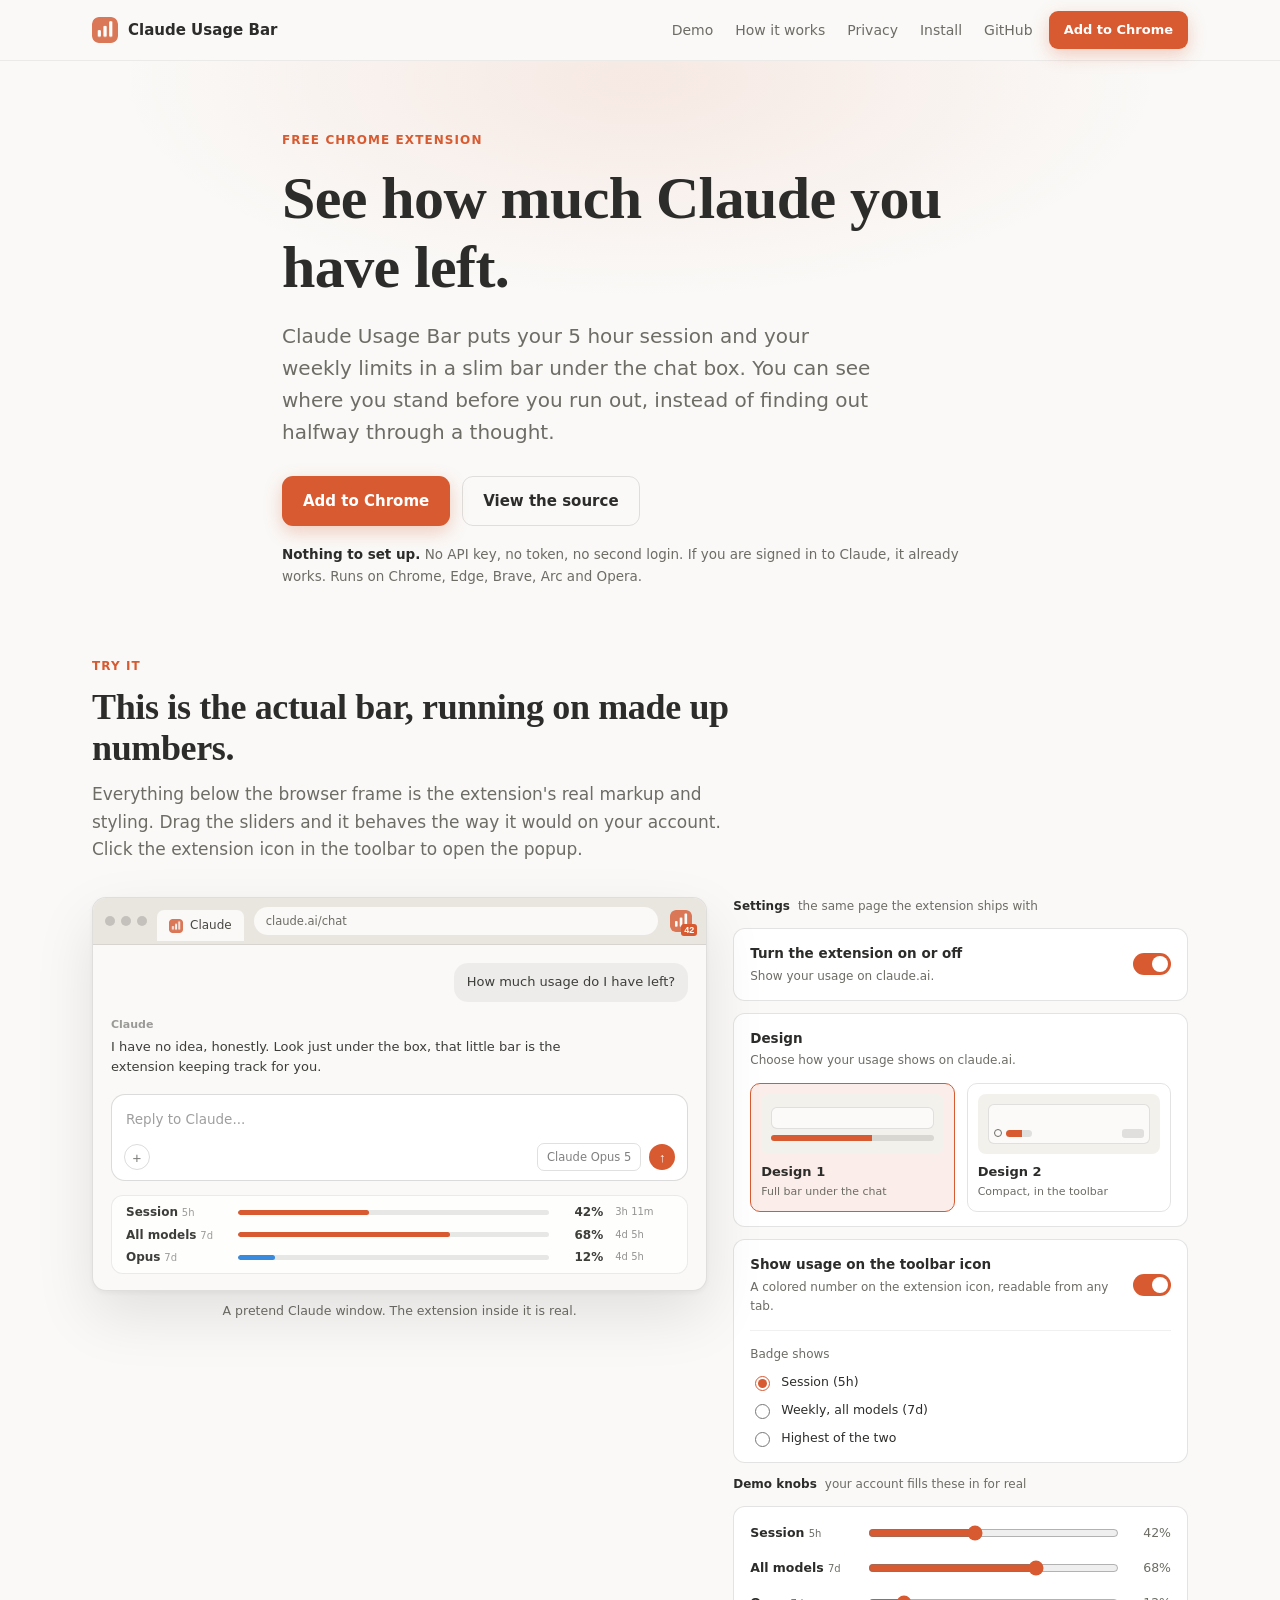
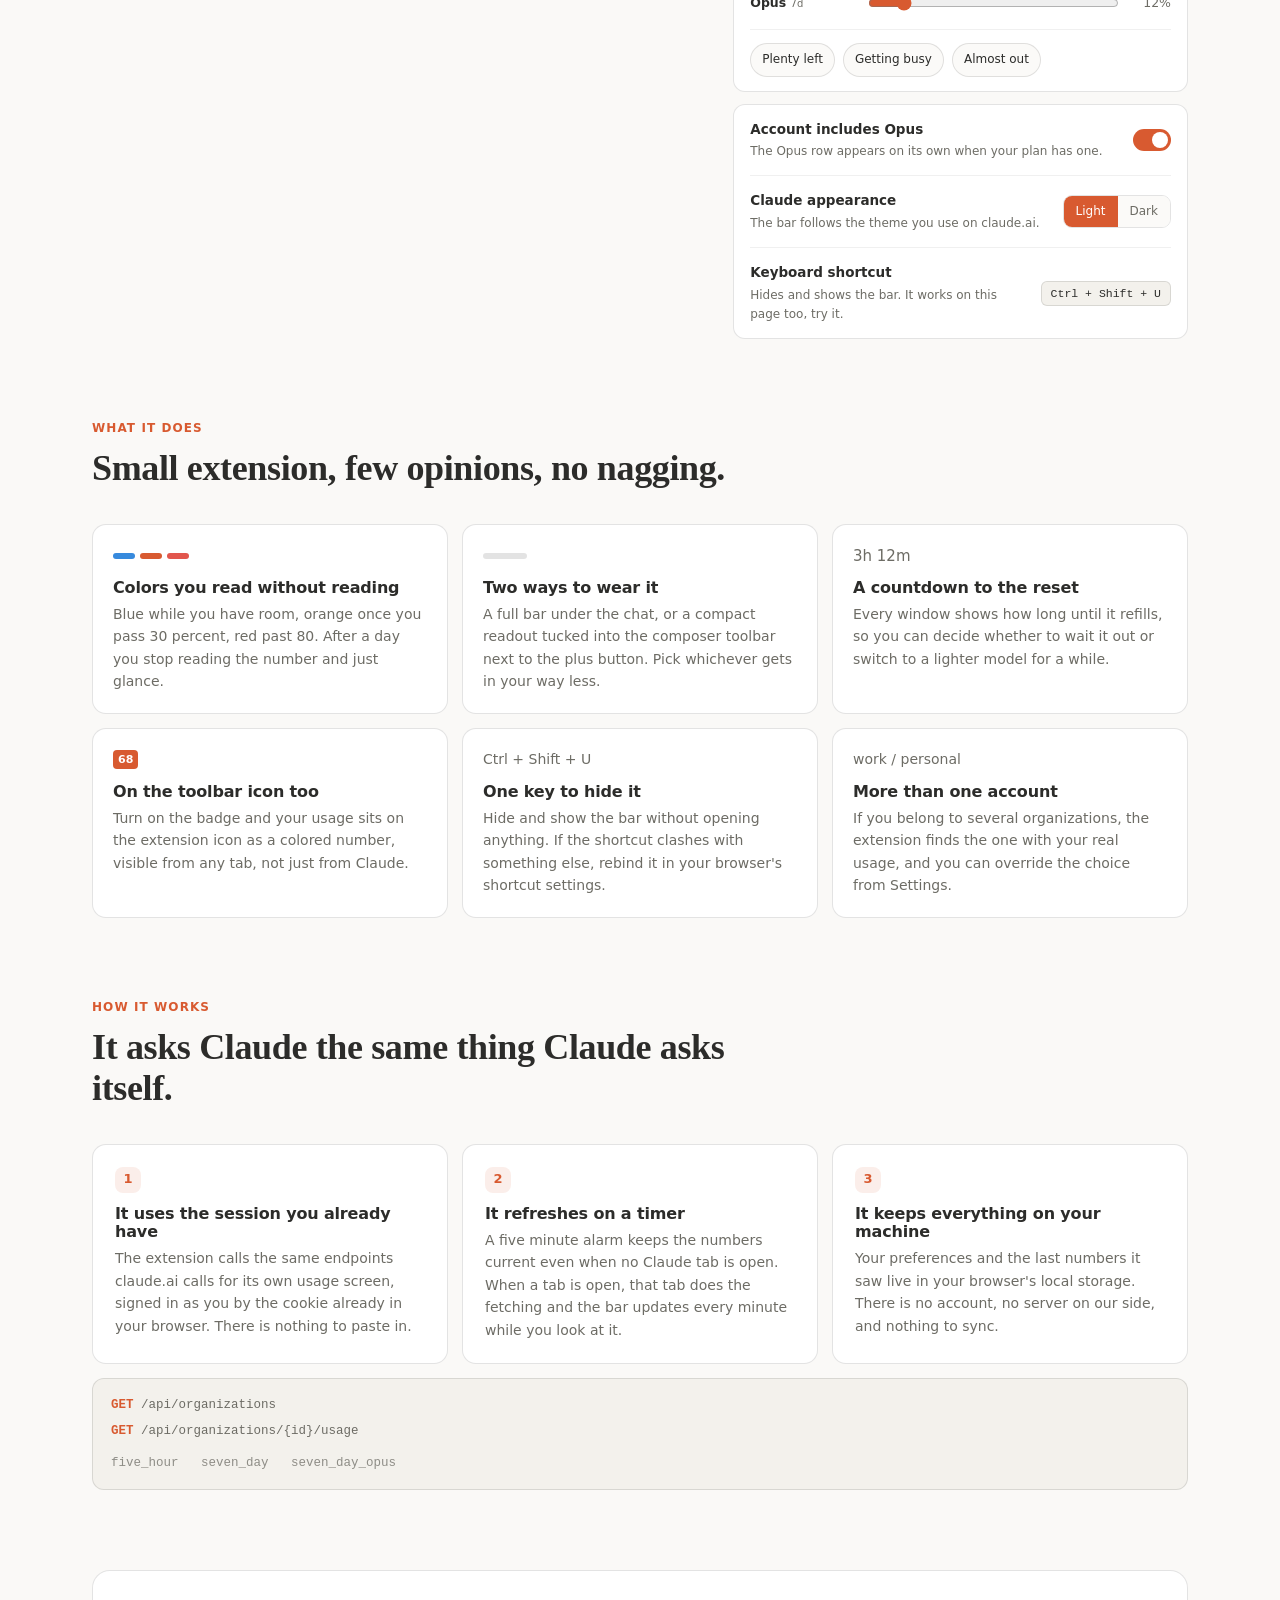
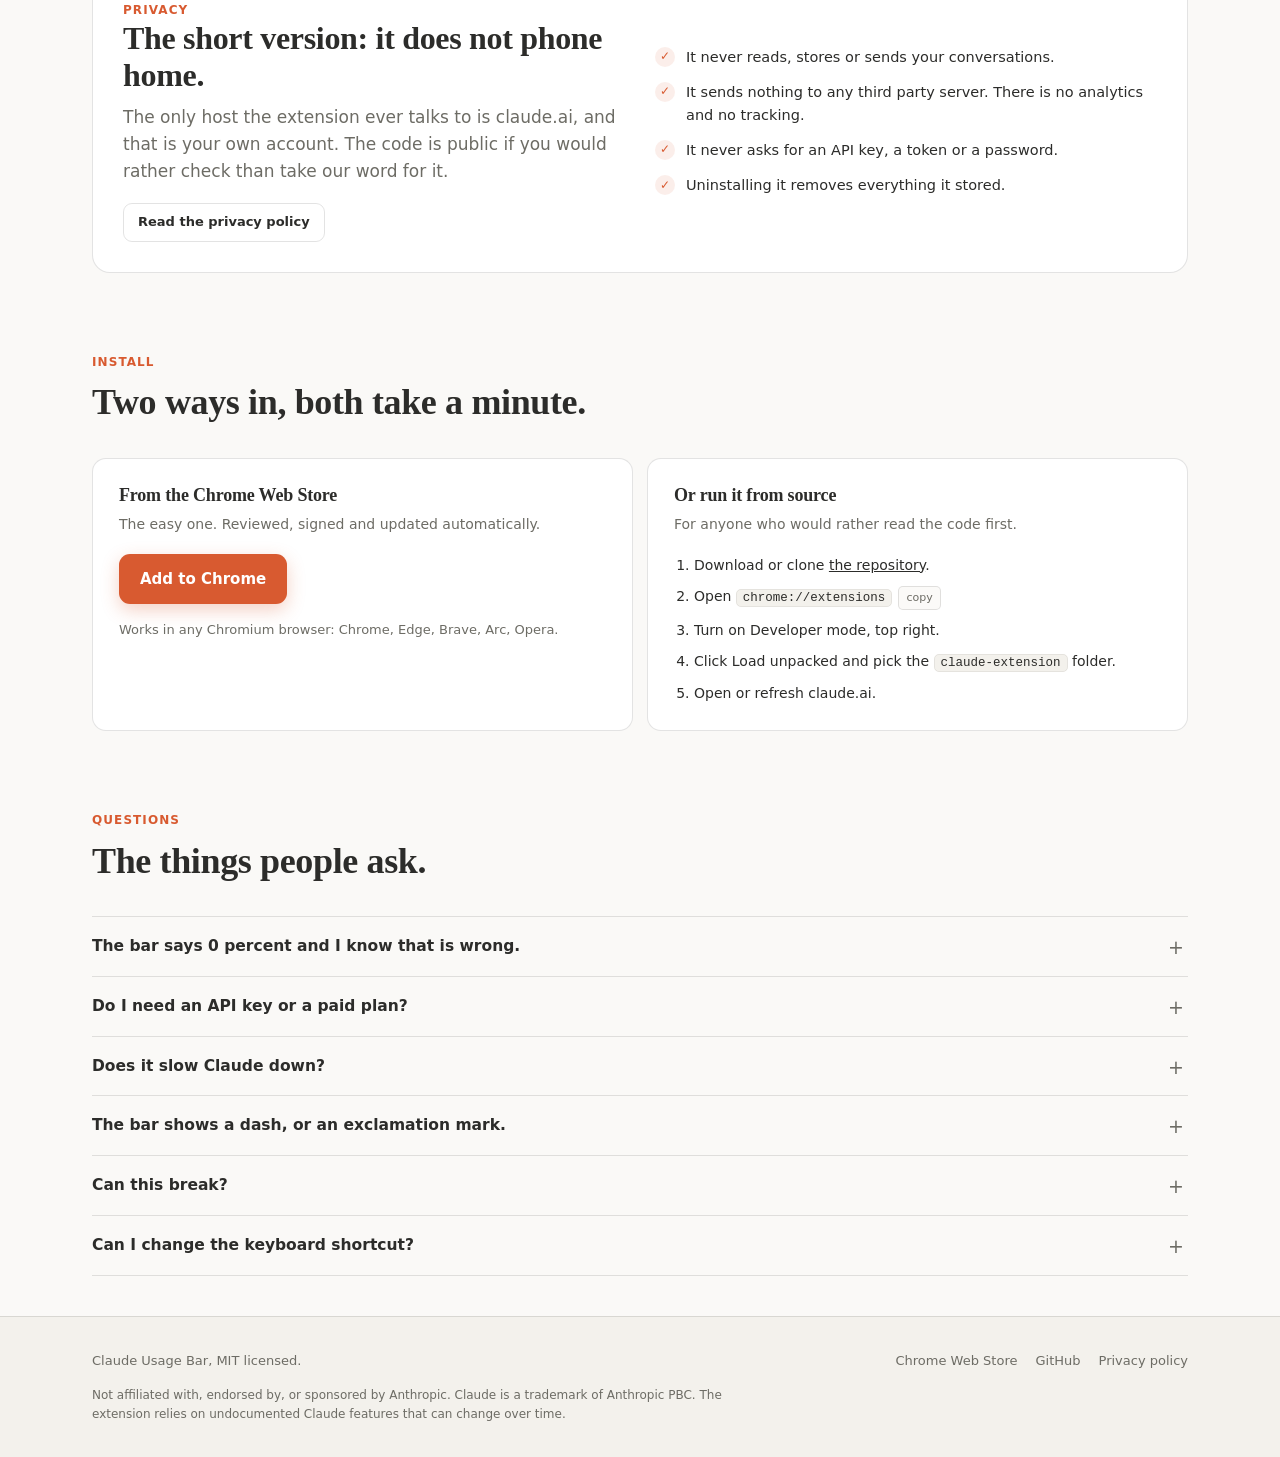
==== index.html @ 1bb9e7a0 "Move the extension into claude-extension/ and add a landing page The extension source sat loose at t" ====
<!doctype html>
<html lang="en">
<head>
<meta charset="utf-8" />
<meta name="viewport" content="width=device-width, initial-scale=1" />
<title>Claude Usage Bar</title>
<meta name="description" content="A small Chrome extension that shows your Claude.ai usage, your 5 hour session and your weekly limits, in a slim bar under the chat box. No sign-in, no tokens, nothing leaves your browser." />
<meta property="og:title" content="Claude Usage Bar" />
<meta property="og:description" content="See how much Claude you have left, right under the chat box." />
<meta property="og:type" content="website" />
<meta property="og:image" content="/claude-extension/icons/icon128.png" />
<meta name="theme-color" content="#d85a30" />
<link rel="icon" href="[data-uri]" />
<style>
/* ==========================================================================
   Page shell
   ========================================================================== */
:root{
  --bg:#faf9f7; --bg-2:#f3f1ec; --card:#ffffff; --card-2:#fbfaf8;
  --text:#2c2c2a; --muted:#6d6c65;
  --line:rgba(0,0,0,0.11); --line-soft:rgba(0,0,0,0.06);
  --accent:#d85a30; --accent-ink:#b8451f; --accent-soft:rgba(216,90,48,0.10);
  --blue:#378add; --red:#e2564d;
  --shadow:0 1px 2px rgba(0,0,0,.04), 0 10px 30px rgba(0,0,0,.06);
  --shadow-lg:0 2px 6px rgba(0,0,0,.05), 0 24px 60px rgba(0,0,0,.10);
  --radius:14px;
}
@media (prefers-color-scheme: dark){
  :root:not([data-theme="light"]){
    --bg:#1c1b1a; --bg-2:#232220; --card:#2a2926; --card-2:#302f2b;
    --text:#ecebe5; --muted:#a5a29a;
    --line:rgba(255,255,255,0.13); --line-soft:rgba(255,255,255,0.07);
    --accent:#e4744d; --accent-ink:#f0906c; --accent-soft:rgba(226,112,74,0.15);
    --shadow:0 1px 2px rgba(0,0,0,.35), 0 10px 30px rgba(0,0,0,.35);
    --shadow-lg:0 2px 8px rgba(0,0,0,.4), 0 30px 70px rgba(0,0,0,.5);
  }
}
:root[data-theme="dark"]{
  --bg:#1c1b1a; --bg-2:#232220; --card:#2a2926; --card-2:#302f2b;
  --text:#ecebe5; --muted:#a5a29a;
  --line:rgba(255,255,255,0.13); --line-soft:rgba(255,255,255,0.07);
  --accent:#e4744d; --accent-ink:#f0906c; --accent-soft:rgba(226,112,74,0.15);
  --shadow:0 1px 2px rgba(0,0,0,.35), 0 10px 30px rgba(0,0,0,.35);
  --shadow-lg:0 2px 8px rgba(0,0,0,.4), 0 30px 70px rgba(0,0,0,.5);
}

*{ box-sizing:border-box; }
html{ scroll-behavior:smooth; }
body{
  margin:0; background:var(--bg); color:var(--text); overflow-x:clip;
  font-family:ui-sans-serif,-apple-system,"Segoe UI",system-ui,sans-serif;
  font-size:16px; line-height:1.6; -webkit-font-smoothing:antialiased;
}
h1,h2,h3{ font-family:ui-serif,Georgia,"Times New Roman",serif; font-weight:600; letter-spacing:-0.01em; line-height:1.15; margin:0; }
p{ margin:0; }
a{ color:inherit; }
img{ max-width:100%; }
.wrap{ width:100%; max-width:1140px; margin:0 auto; padding:0 22px; }
section{ scroll-margin-top:76px; }
.eyebrow{ font-size:12px; font-weight:600; letter-spacing:.09em; text-transform:uppercase; color:var(--accent); }
.lede{ color:var(--muted); font-size:17px; }
.sec-head{ max-width:640px; margin-bottom:34px; }
.sec-head h2{ font-size:clamp(26px,3.4vw,36px); margin:10px 0 12px; }

/* Buttons */
.btn{
  display:inline-flex; align-items:center; gap:9px; border-radius:11px; cursor:pointer;
  font:inherit; font-size:15px; font-weight:600; padding:12px 20px; text-decoration:none;
  white-space:nowrap;
  border:1px solid transparent; transition:transform .12s ease, background .18s ease, border-color .18s ease;
}
.btn:active{ transform:translateY(1px); }
.btn-primary{ background:var(--accent); color:#fff; box-shadow:0 6px 18px rgba(216,90,48,.28); }
.btn-primary:hover{ background:var(--accent-ink); }
.btn-ghost{ background:transparent; color:var(--text); border-color:var(--line); }
.btn-ghost:hover{ background:var(--card); }
.btn-sm{ font-size:13px; padding:8px 14px; border-radius:9px; }

/* Nav */
.nav{
  position:sticky; top:0; z-index:40; background:color-mix(in srgb, var(--bg) 88%, transparent);
  -webkit-backdrop-filter:blur(10px); backdrop-filter:blur(10px); border-bottom:1px solid var(--line-soft);
}
.nav-in{ display:flex; align-items:center; gap:16px; height:60px; }
.brand{ display:flex; align-items:center; gap:10px; font-weight:700; text-decoration:none; font-size:15px; white-space:nowrap; }
.brand img{ width:26px; height:26px; border-radius:7px; }
.nav-links{ display:flex; gap:22px; margin-left:auto; font-size:14px; color:var(--muted); }
.nav-links a{ text-decoration:none; }
.nav-links a:hover{ color:var(--text); }
.nav .btn{ margin-left:auto; }
.nav-links + .btn{ margin-left:0; }
@media (max-width:820px){ .nav-links{ display:none; } }
@media (max-width:520px){
  .wrap{ padding:0 16px; }
  .brand{ font-size:14px; gap:8px; }
  .brand img{ width:24px; height:24px; }
  .nav .btn{ font-size:13px; padding:9px 13px; }
}

/* Hero */
.hero{ position:relative; padding:70px 0 40px; overflow:hidden; }
.hero::before{
  content:""; position:absolute; inset:-200px 0 auto 0; height:520px; pointer-events:none;
  background:radial-gradient(58% 60% at 50% 42%, var(--accent-soft), transparent 70%);
}
.hero-in{ position:relative; max-width:760px; }
.hero h1{ font-size:clamp(36px,6vw,60px); margin:14px 0 18px; }
.hero .lede{ font-size:clamp(17px,2.1vw,20px); max-width:600px; }
.hero-cta{ display:flex; flex-wrap:wrap; gap:12px; margin-top:28px; }
.hero-note{ margin-top:18px; font-size:13.5px; color:var(--muted); }
.hero-note b{ color:var(--text); font-weight:600; }

/* Generic card */
.card{ background:var(--card); border:1px solid var(--line); border-radius:var(--radius); box-shadow:var(--shadow); }

/* ==========================================================================
   Demo
   ========================================================================== */
.demo{ padding:30px 0 20px; }
.demo-grid{ display:grid; grid-template-columns:minmax(0,1.15fr) minmax(0,.85fr); gap:26px; align-items:start; }
/* minmax(0,1fr), not 1fr: the bar's own min-content would otherwise push the
   column wider than the screen on a narrow phone. */
@media (max-width:960px){ .demo-grid{ grid-template-columns:minmax(0,1fr); } }

.demo-stage{ position:sticky; top:76px; }
@media (max-width:960px){ .demo-stage{ position:static; } }
.demo-cap{ margin-top:10px; font-size:12.5px; color:var(--muted); text-align:center; }

/* Mock browser window */
/* The mock carries claude.ai's own colors, not the page tokens, so a light
   Claude window stays readable while this page is in dark mode. */
.mock{
  position:relative; border:1px solid var(--line); border-radius:14px; overflow:hidden;
  box-shadow:var(--shadow-lg); background:#faf9f7; color:#3d3d3a;
}
.mock-chrome{
  display:flex; align-items:center; gap:10px; padding:9px 12px;
  background:#e9e6e0; border-bottom:1px solid rgba(0,0,0,.08);
}
.dots{ display:flex; gap:6px; flex:none; }
.dots i{ width:10px; height:10px; border-radius:50%; background:rgba(0,0,0,.16); }
.mock-tab{
  display:flex; align-items:center; gap:7px; font-size:12px; color:#4a4843;
  background:#faf9f7; border-radius:7px 7px 0 0; padding:6px 12px; margin-bottom:-9px; flex:none;
}
.mock-tab img{ width:14px; height:14px; border-radius:3px; }
.mock-url{
  flex:1; min-width:0; font-size:11.5px; color:#6d6b64; background:#faf9f7;
  border-radius:999px; padding:5px 12px; overflow:hidden; text-overflow:ellipsis; white-space:nowrap;
}
.mock-ext{ display:flex; align-items:center; gap:6px; flex:none; }
.ext-icon{
  position:relative; display:block; width:26px; height:26px; padding:0; cursor:pointer;
  background:none; border:none; border-radius:7px; line-height:0;
}
.ext-icon:hover{ background:rgba(0,0,0,.07); }
.ext-icon img{ width:22px; height:22px; border-radius:6px; }
.ext-badge{
  position:absolute; right:-3px; bottom:-2px; min-width:16px; height:12px; padding:0 2px;
  border-radius:3px; background:#378add; color:#fff; font-size:9px; font-weight:700;
  line-height:12px; text-align:center; font-variant-numeric:tabular-nums;
}
.ext-badge[hidden]{ display:none; }

.mock-body{ padding:18px 18px 16px; min-height:330px; display:flex; flex-direction:column; }
.chat{ flex:1; display:flex; flex-direction:column; gap:14px; margin-bottom:16px; font-size:13px; }
.msg{ max-width:82%; }
.msg-user{ align-self:flex-end; background:rgba(0,0,0,.05); border-radius:14px; padding:9px 13px; }
.msg-ai{ align-self:flex-start; color:inherit; }
.msg-ai .who{ display:block; font-size:11px; font-weight:600; opacity:.5; margin-bottom:3px; }

/* Mock composer */
.cmp{ border:1px solid rgba(0,0,0,.14); background:#fff; border-radius:14px; padding:11px 12px 9px; }
.cmp-input{ font-size:13.5px; color:rgba(0,0,0,.38); padding:3px 2px 12px; }
.cmp-tools{ display:flex; align-items:center; gap:8px; }
.cmp-plus{
  flex:none; width:26px; height:26px; border-radius:50%; border:1px solid rgba(0,0,0,.22);
  background:none; color:inherit; font-size:15px; line-height:1; cursor:default; opacity:.65;
}
.cmp-spacer{ flex:1; min-width:6px; }
.cmp-model{ flex:none; font-size:11.5px; color:rgba(0,0,0,.5); border:1px solid rgba(0,0,0,.12); border-radius:7px; padding:4px 9px; white-space:nowrap; }
.cmp-send{ flex:none; width:26px; height:26px; border-radius:50%; border:none; background:#d85a30; color:#fff; font-size:13px; line-height:1; cursor:default; }

/* Mock in dark, matching claude.ai's dark surfaces */
.mock[data-claude-theme="dark"]{ background:#262624; }
.mock[data-claude-theme="dark"] .mock-chrome{ background:#1a1a18; border-bottom-color:rgba(255,255,255,.09); }
.mock[data-claude-theme="dark"] .dots i{ background:rgba(255,255,255,.2); }
.mock[data-claude-theme="dark"] .mock-tab{ background:#262624; color:#cfcdc6; }
.mock[data-claude-theme="dark"] .mock-url{ background:#262624; color:#9d9b94; }
.mock[data-claude-theme="dark"] .ext-icon:hover{ background:rgba(255,255,255,.1); }
.mock[data-claude-theme="dark"]{ color:#e7e7e3; }
.mock[data-claude-theme="dark"] .msg-user{ background:rgba(255,255,255,.08); }
.mock[data-claude-theme="dark"] .cmp{ background:#302f2c; border-color:rgba(255,255,255,.13); }
.mock[data-claude-theme="dark"] .cmp-input{ color:rgba(255,255,255,.42); }
.mock[data-claude-theme="dark"] .cmp-plus{ border-color:rgba(255,255,255,.3); }
.mock[data-claude-theme="dark"] .cmp-model{ color:rgba(255,255,255,.55); border-color:rgba(255,255,255,.15); }

/* --------------------------------------------------------------------------
   The extension itself. These rules are lifted from the extension's
   content.css and popup.css. The only change: the extension switches to dark
   with @media (prefers-color-scheme: dark), and here the same rules hang off
   the mock's data-claude-theme so the appearance switch works on its own.
   -------------------------------------------------------------------------- */
#cub-bar.cub-bar{
  box-sizing:border-box; width:100%; margin:14px auto 0; padding:9px 14px;
  display:flex; flex-direction:column; gap:8px;
  font-family:ui-sans-serif,-apple-system,"Segoe UI",system-ui,sans-serif;
  font-size:12px; line-height:1.2; color:#3d3d3a;
  background:rgba(255,255,255,.72); border:1px solid rgba(0,0,0,.08);
  border-radius:12px; -webkit-backdrop-filter:blur(6px); backdrop-filter:blur(6px);
  position:relative; z-index:5;
}
#cub-bar .cub-seg{ display:grid; grid-template-columns:100px minmax(30px,1fr) 42px 58px; column-gap:12px; align-items:center; }
#cub-bar .cub-seg[hidden]{ display:none; }
#cub-bar .cub-label{ min-width:0; white-space:nowrap; overflow:hidden; text-overflow:ellipsis; }
#cub-bar .cub-name{ font-weight:600; }
#cub-bar .cub-sub{ font-size:10px; opacity:.5; }
#cub-bar .cub-track{ display:block; height:5px; border-radius:999px; background:rgba(0,0,0,.09); overflow:hidden; }
#cub-bar .cub-fill{ display:block; height:100%; width:0; border-radius:999px; background:#b9b8b1; transition:width .4s ease, background .3s ease; }
#cub-bar .cub-fill.cub-low{ background:#378add; }
#cub-bar .cub-fill.cub-mid{ background:#d85a30; }
#cub-bar .cub-fill.cub-high{ background:#e2564d; }
#cub-bar .cub-val{ text-align:right; font-weight:600; font-variant-numeric:tabular-nums; }
#cub-bar .cub-reset{ text-align:left; font-size:10px; opacity:.55; white-space:nowrap; overflow:hidden; }

.mock[data-claude-theme="dark"] #cub-bar.cub-bar{ color:#e7e7e3; background:rgba(45,45,43,.7); border-color:rgba(255,255,255,.12); }
.mock[data-claude-theme="dark"] #cub-bar .cub-track{ background:rgba(255,255,255,.13); }

#cub-inline.cub-inline{
  display:inline-flex; align-items:center; gap:14px; flex:0 0 auto;
  align-self:center; margin:0 10px; vertical-align:middle;
  font-family:ui-sans-serif,-apple-system,"Segoe UI",system-ui,sans-serif;
  font-size:12px; line-height:1; color:#3d3d3a;
}
#cub-inline .cub-i-seg{ display:inline-flex; align-items:center; gap:7px; white-space:nowrap; }
#cub-inline .cub-i-seg[hidden]{ display:none; }
#cub-inline .cub-i-val{ font-weight:600; font-variant-numeric:tabular-nums; }
#cub-inline .cub-i-bar{ display:inline-block; width:80px; height:5px; border-radius:999px; background:rgba(0,0,0,.12); overflow:hidden; }
#cub-inline .cub-i-fill{ display:block; height:100%; width:0; border-radius:999px; background:#b9b8b1; transition:width .4s ease, background .3s ease; }
#cub-inline .cub-i-fill.cub-low{ background:#378add; }
#cub-inline .cub-i-fill.cub-mid{ background:#d85a30; }
#cub-inline .cub-i-fill.cub-high{ background:#e2564d; }
#cub-inline .cub-i-ring{ display:inline-flex; }
#cub-inline .cub-i-ring svg{ display:block; transform:rotate(-90deg); }
#cub-inline .cub-i-ring-bg{ fill:none; stroke:rgba(0,0,0,.12); stroke-width:2.5; }
#cub-inline .cub-i-ring-fill{
  fill:none; stroke:#b9b8b1; stroke-width:2.5; stroke-linecap:round;
  stroke-dasharray:50.265; stroke-dashoffset:50.265;
  transition:stroke-dashoffset .4s ease, stroke .3s ease;
}
#cub-inline .cub-i-ring-fill.cub-low{ stroke:#378add; }
#cub-inline .cub-i-ring-fill.cub-mid{ stroke:#d85a30; }
#cub-inline .cub-i-ring-fill.cub-high{ stroke:#e2564d; }

.mock[data-claude-theme="dark"] #cub-inline.cub-inline{ color:#e7e7e3; }
.mock[data-claude-theme="dark"] #cub-inline .cub-i-bar{ background:rgba(255,255,255,.16); }
.mock[data-claude-theme="dark"] #cub-inline .cub-i-ring-bg{ stroke:rgba(255,255,255,.16); }

/* The mock is far narrower than a real browser window, so on small screens the
   demo tightens the widget rather than letting the row overflow. The extension
   itself keeps its own measurements, it has a whole window to work with. */
@media (max-width:540px){
  #cub-inline.cub-inline{ gap:10px; margin:0 6px; }
  #cub-inline .cub-i-bar{ width:38px; }
  .cmp-model{ display:none; }
}
@media (max-width:420px){
  .mock-body{ padding:12px; }
  .cmp{ padding:9px 9px 8px; }
  #cub-bar.cub-bar{ padding:9px 10px; }
  #cub-bar .cub-seg{ grid-template-columns:74px minmax(20px,1fr) 34px 44px; column-gap:8px; }
  #cub-inline.cub-inline{ gap:8px; margin:0 4px; font-size:11px; }
  #cub-inline .cub-i-seg{ gap:5px; }
  #cub-inline .cub-i-bar{ width:20px; }
  .cmp-tools{ gap:6px; }
  .cmp-plus, .cmp-send{ width:22px; height:22px; font-size:13px; }
}

/* Popup replica, from popup.css */
.popup-wrap{ position:absolute; top:44px; right:12px; z-index:30; }
.popup-wrap[hidden]{ display:none; }
.popup{
  width:276px; border-radius:12px; border:1px solid rgba(0,0,0,.12); overflow:hidden;
  box-shadow:0 12px 40px rgba(0,0,0,.22); background:#faf9f7; color:#3d3d3a;
  font-family:ui-sans-serif,-apple-system,"Segoe UI",system-ui,sans-serif; font-size:13px;
  animation:pop .14s ease-out;
}
@keyframes pop{ from{ opacity:0; transform:translateY(-6px) scale(.98); } }
.p-wrap{ padding:12px 14px 14px; }
.p-head{ display:flex; align-items:center; justify-content:space-between; margin-bottom:12px; }
.p-title{ font-size:14px; font-weight:700; }
.p-rows{ display:flex; flex-direction:column; gap:12px; min-height:40px; }
.p-row-head{ display:flex; align-items:baseline; gap:6px; margin-bottom:5px; }
.p-label{ font-weight:600; }
.p-sub{ font-size:10px; opacity:.5; }
.p-val{ margin-left:auto; font-weight:600; font-variant-numeric:tabular-nums; }
.p-track{ height:6px; border-radius:999px; background:rgba(0,0,0,.09); overflow:hidden; }
.p-fill{ height:100%; width:0; border-radius:999px; background:#b9b8b1; transition:width .4s ease, background .3s ease; }
.p-fill.low{ background:#378add; }
.p-fill.mid{ background:#d85a30; }
.p-fill.high{ background:#e2564d; }
.p-reset{ margin-top:3px; font-size:10px; opacity:.55; }
.p-show{ margin-top:14px; }
.p-show-label{ font-size:11px; opacity:.6; }
.p-chks{ display:flex; flex-wrap:wrap; gap:10px 14px; margin-top:7px; }
.p-chk{ display:inline-flex; align-items:center; gap:6px; font-size:12px; cursor:pointer; }
.p-chk input{ accent-color:#d85a30; width:14px; height:14px; cursor:pointer; }
.p-foot{ display:flex; align-items:center; justify-content:space-between; gap:8px; margin-top:14px; padding-top:10px; border-top:1px solid rgba(0,0,0,.08); }
.p-status{ font-size:11px; opacity:.65; min-width:0; overflow:hidden; text-overflow:ellipsis; white-space:nowrap; }
.p-actions{ display:flex; gap:8px; flex:none; }
.popup .p-btn{ border:1px solid rgba(0,0,0,.12); background:#fff; color:inherit; font:inherit; font-size:12px; padding:4px 10px; border-radius:7px; cursor:pointer; }
.popup .p-btn:hover{ background:#f0efeb; }

.mock[data-claude-theme="dark"] .popup{ color:#e7e7e3; background:#262624; border-color:rgba(255,255,255,.14); }
.mock[data-claude-theme="dark"] .p-track{ background:rgba(255,255,255,.13); }
.mock[data-claude-theme="dark"] .p-foot{ border-top-color:rgba(255,255,255,.12); }
.mock[data-claude-theme="dark"] .popup .p-btn{ background:#333330; border-color:rgba(255,255,255,.14); }
.mock[data-claude-theme="dark"] .popup .p-btn:hover{ background:#3d3d3a; }

/* --------------------------------------------------------------------------
   Control panel. Same structure and class names as the extension's Settings
   page, redrawn against the page's own color tokens so it follows this site's
   theme instead of the visitor's system theme.
   -------------------------------------------------------------------------- */
.panel{ display:flex; flex-direction:column; gap:12px; }
.panel-tag{ display:flex; align-items:center; gap:8px; font-size:12px; color:var(--muted); }
.panel-tag b{ color:var(--text); font-weight:600; }
.o-card{ background:var(--card); border:1px solid var(--line); border-radius:12px; padding:14px 16px; }
.o-card + .o-card{ margin-top:0; }
.o-row{ display:flex; align-items:center; justify-content:space-between; gap:16px; }
.o-row + .o-row{ margin-top:14px; padding-top:14px; border-top:1px solid var(--line-soft); }
.o-row-text{ min-width:0; }
.o-row-label{ font-weight:600; font-size:13.5px; }
.o-row-sub{ font-size:12px; color:var(--muted); margin-top:2px; }
.o-actions{ display:flex; align-items:center; gap:10px; flex:none; }

.p-switch{ position:relative; display:inline-block; width:38px; height:22px; flex:none; }
.p-switch input{ opacity:0; width:0; height:0; position:absolute; }
.p-slider{ position:absolute; inset:0; cursor:pointer; background:#cfcdc6; border-radius:999px; transition:background .2s; }
.p-slider::before{ content:""; position:absolute; height:16px; width:16px; left:3px; top:3px; background:#fff; border-radius:50%; transition:transform .2s; }
.p-switch input:checked + .p-slider{ background:var(--accent); }
.p-switch input:checked + .p-slider::before{ transform:translateX(16px); }
.p-switch input:focus-visible + .p-slider{ outline:2px solid var(--accent); outline-offset:2px; }
@media (prefers-color-scheme: dark){ :root:not([data-theme="light"]) .p-slider{ background:#55554f; } }
:root[data-theme="dark"] .p-slider{ background:#55554f; }

.o-suboption{ margin-top:14px; padding-top:12px; border-top:1px solid var(--line-soft); transition:opacity .2s; }
.o-suboption.o-disabled{ opacity:.4; pointer-events:none; }
.o-suboption-label{ margin-bottom:8px; }
.o-radios{ display:flex; flex-direction:column; gap:8px; }
.o-radio{ display:inline-flex; align-items:center; gap:8px; font-size:12.5px; cursor:pointer; }
.o-radio input{ accent-color:var(--accent); width:15px; height:15px; cursor:pointer; }

.o-designs{ display:flex; gap:12px; margin-top:12px; }
.o-design{ flex:1; min-width:0; cursor:pointer; }
.o-design input{ position:absolute; opacity:0; width:0; height:0; }
.o-design-card{ border:1.5px solid var(--line); border-radius:10px; padding:10px; transition:border-color .15s, background .15s; }
.o-design:hover .o-design-card{ border-color:var(--accent-soft); }
.o-design input:checked + .o-design-card{ border-color:var(--accent); background:var(--accent-soft); }
.o-design input:focus-visible + .o-design-card{ outline:2px solid var(--accent); outline-offset:2px; }
.o-design-name{ font-weight:600; margin-top:8px; font-size:13px; }
.o-design-desc{ font-size:11px; color:var(--muted); margin-top:1px; }
.o-design-illus{ height:60px; border-radius:8px; background:var(--bg-2); padding:10px; display:flex; flex-direction:column; justify-content:center; gap:6px; overflow:hidden; }
.o-illus-composer{ background:var(--card-2); border:1px solid var(--line); border-radius:6px; }
.o-illus-1 .o-illus-composer{ height:22px; }
.o-illus-1 .o-illus-bar{ height:6px; border-radius:999px; background:linear-gradient(90deg, var(--accent) 62%, var(--line) 62%); }
.o-illus-2 .o-illus-composer{ height:40px; display:flex; align-items:flex-end; padding:5px; }
.o-illus-2 .o-illus-toolbar{ display:flex; align-items:center; gap:4px; width:100%; }
.o-illus-2 .o-illus-plus{ width:8px; height:8px; border-radius:50%; border:1.5px solid var(--muted); }
.o-illus-2 .o-illus-pill{ width:26px; height:7px; border-radius:999px; background:linear-gradient(90deg, var(--accent) 60%, var(--line) 60%); }
.o-illus-2 .o-illus-chip{ margin-left:auto; width:22px; height:9px; border-radius:3px; background:var(--line); }

.p-kbd{
  font-family:ui-monospace,"SF Mono",Menlo,monospace; font-size:11.5px; padding:5px 9px;
  border:1px solid var(--line); border-radius:6px; background:var(--bg-2); color:inherit;
  cursor:pointer; white-space:nowrap; flex:none;
}
.p-kbd:hover{ border-color:var(--accent); color:var(--accent); }
.p-kbd.flash{ background:var(--accent); color:#fff; border-color:var(--accent); }

/* Demo-only knobs */
.knob{ display:grid; grid-template-columns:106px 1fr 44px; align-items:center; gap:10px; }
.knob + .knob{ margin-top:11px; }
.knob-label{ font-size:12.5px; font-weight:600; }
.knob-label span{ font-weight:400; font-size:10px; color:var(--muted); }
.knob output{ text-align:right; font-size:12.5px; font-variant-numeric:tabular-nums; color:var(--muted); }
input[type="range"]{ width:100%; accent-color:var(--accent); cursor:pointer; height:20px; }
.presets{ display:flex; flex-wrap:wrap; gap:8px; margin-top:14px; padding-top:13px; border-top:1px solid var(--line-soft); }
.chip{
  font:inherit; font-size:12px; padding:6px 11px; border-radius:999px; cursor:pointer;
  border:1px solid var(--line); background:var(--card-2); color:inherit;
}
.chip:hover{ border-color:var(--accent); color:var(--accent); }
.chip[aria-pressed="true"]{ background:var(--accent); border-color:var(--accent); color:#fff; }
.seg{ display:inline-flex; border:1px solid var(--line); border-radius:9px; overflow:hidden; flex:none; }
.seg button{ font:inherit; font-size:12px; padding:6px 12px; border:none; background:var(--card-2); color:var(--muted); cursor:pointer; }
.seg button[aria-pressed="true"]{ background:var(--accent); color:#fff; }

/* ==========================================================================
   Content sections
   ========================================================================== */
.features{ padding:60px 0 10px; }
.feat-grid{ display:grid; grid-template-columns:repeat(3,minmax(0,1fr)); gap:14px; }
@media (max-width:900px){ .feat-grid{ grid-template-columns:repeat(2,minmax(0,1fr)); } }
@media (max-width:600px){ .feat-grid{ grid-template-columns:1fr; } }
.feat{ padding:20px; border-radius:var(--radius); border:1px solid var(--line); background:var(--card); }
.feat h3{ font-size:16px; margin-bottom:6px; font-family:inherit; font-weight:650; }
.feat p{ font-size:14px; color:var(--muted); }
.feat-ico{ display:flex; align-items:center; gap:5px; height:22px; margin-bottom:12px; }
.swatch{ width:22px; height:6px; border-radius:999px; }

.how{ padding:70px 0 10px; }
.how-grid{ display:grid; grid-template-columns:repeat(3,minmax(0,1fr)); gap:14px; }
@media (max-width:800px){ .how-grid{ grid-template-columns:1fr; } }
.step{ padding:22px; border-radius:var(--radius); border:1px solid var(--line); background:var(--card); }
.step-n{ width:26px; height:26px; border-radius:8px; background:var(--accent-soft); color:var(--accent); display:grid; place-items:center; font-size:13px; font-weight:700; margin-bottom:12px; }
.step h3{ font-size:16px; font-family:inherit; font-weight:650; margin-bottom:6px; }
.step p{ font-size:14px; color:var(--muted); }
.endpoints{
  margin-top:14px; padding:16px 18px; border-radius:12px; border:1px solid var(--line);
  background:var(--bg-2); font-family:ui-monospace,"SF Mono",Menlo,monospace; font-size:12.5px;
  color:var(--muted); overflow-x:auto;
}
.endpoints b{ color:var(--accent); font-weight:600; }
.endpoints div + div{ margin-top:6px; }

.privacy{ padding:70px 0 10px; }
.privacy-card{ padding:30px; border-radius:18px; border:1px solid var(--line); background:var(--card); display:grid; grid-template-columns:minmax(0,1fr) minmax(0,1fr); gap:30px; align-items:center; }
@media (max-width:800px){ .privacy-card{ grid-template-columns:1fr; padding:24px; gap:20px; } }
.privacy-card h2{ font-size:clamp(24px,3vw,32px); margin-bottom:10px; }
.no-list{ list-style:none; margin:0; padding:0; display:flex; flex-direction:column; gap:12px; }
.no-list li{ display:flex; gap:11px; font-size:14.5px; }
.tick{ flex:none; width:20px; height:20px; border-radius:50%; background:var(--accent-soft); color:var(--accent); display:grid; place-items:center; font-size:12px; font-weight:700; margin-top:1px; }

.install{ padding:70px 0 10px; }
.install-grid{ display:grid; grid-template-columns:minmax(0,1fr) minmax(0,1fr); gap:14px; }
@media (max-width:800px){ .install-grid{ grid-template-columns:1fr; } }
.install-card{ padding:26px; border-radius:var(--radius); border:1px solid var(--line); background:var(--card); }
.install-card h3{ font-size:18px; margin-bottom:8px; }
.install-card > p{ font-size:14px; color:var(--muted); margin-bottom:18px; }
ol.steps{ margin:0; padding-left:20px; display:flex; flex-direction:column; gap:9px; font-size:14px; }
ol.steps code{ font-family:ui-monospace,"SF Mono",Menlo,monospace; font-size:12.5px; background:var(--bg-2); border:1px solid var(--line-soft); padding:1px 6px; border-radius:5px; }
.copy{ font:inherit; font-size:11px; margin-left:6px; padding:2px 7px; border-radius:5px; border:1px solid var(--line); background:var(--card-2); color:var(--muted); cursor:pointer; }
.copy:hover{ color:var(--accent); border-color:var(--accent); }

.faq{ padding:70px 0 40px; }
.faq-list{ border-top:1px solid var(--line); }
details{ border-bottom:1px solid var(--line); }
summary{ cursor:pointer; padding:17px 30px 17px 0; font-weight:600; font-size:15.5px; position:relative; list-style:none; }
summary::-webkit-details-marker{ display:none; }
summary::after{ content:"+"; position:absolute; right:4px; top:15px; font-size:19px; font-weight:400; color:var(--muted); transition:transform .2s; }
details[open] summary::after{ transform:rotate(45deg); }
details p{ padding:0 30px 18px 0; color:var(--muted); font-size:14.5px; margin-top:-4px; }

footer{ border-top:1px solid var(--line); background:var(--bg-2); padding:34px 0; }
.foot-in{ display:flex; flex-wrap:wrap; gap:16px; align-items:center; justify-content:space-between; font-size:13px; color:var(--muted); }
.foot-links{ display:flex; flex-wrap:wrap; gap:18px; }
.foot-links a{ text-decoration:none; }
.foot-links a:hover{ color:var(--text); }
.foot-note{ margin-top:14px; font-size:12px; color:var(--muted); max-width:640px; }

@media (prefers-reduced-motion: reduce){
  html{ scroll-behavior:auto; }
  *,*::before,*::after{ animation-duration:.001ms !important; transition-duration:.001ms !important; }
}
</style>
</head>
<body>

<header class="nav">
  <div class="wrap nav-in">
    <a class="brand" href="#top">
      <img src="[data-uri]" alt="" />
      Claude Usage Bar
    </a>
    <nav class="nav-links">
      <a href="#demo">Demo</a>
      <a href="#how">How it works</a>
      <a href="#privacy">Privacy</a>
      <a href="#install">Install</a>
      <a href="https://github.com/Coldcomplex1/Claude-Usage-Bar">GitHub</a>
    </nav>
    <a class="btn btn-primary btn-sm" href="https://chromewebstore.google.com/detail/claude-usage-bar-track-yo/jlomdmgiaoldnhjfhehgjjkgnlighmeo">Add to Chrome</a>
  </div>
</header>

<main id="top">

  <section class="hero">
    <div class="wrap hero-in">
      <p class="eyebrow">Free Chrome extension</p>
      <h1>See how much Claude you have left.</h1>
      <p class="lede">
        Claude Usage Bar puts your 5 hour session and your weekly limits in a slim bar
        under the chat box. You can see where you stand before you run out, instead of
        finding out halfway through a thought.
      </p>
      <div class="hero-cta">
        <a class="btn btn-primary" href="https://chromewebstore.google.com/detail/claude-usage-bar-track-yo/jlomdmgiaoldnhjfhehgjjkgnlighmeo">Add to Chrome</a>
        <a class="btn btn-ghost" href="https://github.com/Coldcomplex1/Claude-Usage-Bar">View the source</a>
      </div>
      <p class="hero-note">
        <b>Nothing to set up.</b> No API key, no token, no second login. If you are signed in
        to Claude, it already works. Runs on Chrome, Edge, Brave, Arc and Opera.
      </p>
    </div>
  </section>

  <section class="demo" id="demo">
    <div class="wrap">
      <div class="sec-head">
        <p class="eyebrow">Try it</p>
        <h2>This is the actual bar, running on made up numbers.</h2>
        <p class="lede">
          Everything below the browser frame is the extension's real markup and styling.
          Drag the sliders and it behaves the way it would on your account. Click the
          extension icon in the toolbar to open the popup.
        </p>
      </div>

      <div class="demo-grid">
        <div class="demo-stage">
          <div class="mock" id="mock" data-claude-theme="light">
            <div class="mock-chrome">
              <span class="dots"><i></i><i></i><i></i></span>
              <span class="mock-tab"><img src="[data-uri]" alt="" />Claude</span>
              <span class="mock-url">claude.ai/chat</span>
              <span class="mock-ext">
                <button class="ext-icon" id="ext-icon" aria-expanded="false" aria-label="Open the extension popup">
                  <img src="[data-uri]" alt="" />
                  <span class="ext-badge" id="ext-badge">42</span>
                </button>
              </span>
            </div>

            <div class="mock-body">
              <div class="chat">
                <div class="msg msg-user">How much usage do I have left?</div>
                <div class="msg msg-ai">
                  <span class="who">Claude</span>
                  I have no idea, honestly. Look just under the box, that little bar is
                  the extension keeping track for you.
                </div>
              </div>

              <div class="cmp">
                <div class="cmp-input">Reply to Claude...</div>
                <div class="cmp-tools">
                  <button class="cmp-plus" tabindex="-1" aria-hidden="true">+</button>
                  <!-- Design 2 widget is inserted right here, after the plus button -->
                  <span class="cmp-spacer"></span>
                  <span class="cmp-model">Claude Opus 5</span>
                  <button class="cmp-send" tabindex="-1" aria-hidden="true">&#8593;</button>
                </div>
              </div>
              <!-- Design 1 bar is inserted right here, under the composer -->
            </div>

            <div class="popup-wrap" id="popup-wrap" hidden>
              <div class="popup">
                <div class="p-wrap">
                  <div class="p-head"><span class="p-title">Claude Usage</span></div>
                  <div class="p-rows" id="p-rows"></div>
                  <div class="p-show">
                    <span class="p-show-label">Show in bar</span>
                    <div class="p-chks">
                      <label class="p-chk"><input type="checkbox" data-show="session" checked /><span>Session</span></label>
                      <label class="p-chk"><input type="checkbox" data-show="allModels" checked /><span>All models</span></label>
                    </div>
                  </div>
                  <div class="p-foot">
                    <span class="p-status" id="p-status">Updated just now</span>
                    <div class="p-actions">
                      <button class="p-btn" id="p-settings">Settings</button>
                      <button class="p-btn" id="p-refresh">Refresh</button>
                    </div>
                  </div>
                </div>
              </div>
            </div>
          </div>
          <p class="demo-cap">A pretend Claude window. The extension inside it is real.</p>
        </div>

        <div class="panel">
          <p class="panel-tag"><b>Settings</b> the same page the extension ships with</p>

          <div class="o-card">
            <div class="o-row">
              <div class="o-row-text">
                <div class="o-row-label">Turn the extension on or off</div>
                <div class="o-row-sub">Show your usage on claude.ai.</div>
              </div>
              <label class="p-switch" title="Turn the extension on or off">
                <input type="checkbox" id="c-enabled" checked />
                <span class="p-slider"></span>
              </label>
            </div>
          </div>

          <div class="o-card">
            <div class="o-row-label">Design</div>
            <div class="o-row-sub">Choose how your usage shows on claude.ai.</div>
            <div class="o-designs">
              <label class="o-design">
                <input type="radio" name="design" value="1" checked />
                <div class="o-design-card">
                  <div class="o-design-illus o-illus-1">
                    <div class="o-illus-composer"></div>
                    <div class="o-illus-bar"></div>
                  </div>
                  <div class="o-design-name">Design 1</div>
                  <div class="o-design-desc">Full bar under the chat</div>
                </div>
              </label>
              <label class="o-design">
                <input type="radio" name="design" value="2" />
                <div class="o-design-card">
                  <div class="o-design-illus o-illus-2">
                    <div class="o-illus-composer">
                      <div class="o-illus-toolbar">
                        <span class="o-illus-plus"></span>
                        <span class="o-illus-pill"></span>
                        <span class="o-illus-chip"></span>
                      </div>
                    </div>
                  </div>
                  <div class="o-design-name">Design 2</div>
                  <div class="o-design-desc">Compact, in the toolbar</div>
                </div>
              </label>
            </div>
          </div>

          <div class="o-card">
            <div class="o-row">
              <div class="o-row-text">
                <div class="o-row-label">Show usage on the toolbar icon</div>
                <div class="o-row-sub">A colored number on the extension icon, readable from any tab.</div>
              </div>
              <label class="p-switch" title="Show usage on the toolbar icon">
                <input type="checkbox" id="c-badge" checked />
                <span class="p-slider"></span>
              </label>
            </div>
            <div class="o-suboption" id="badge-opts">
              <div class="o-row-sub o-suboption-label">Badge shows</div>
              <div class="o-radios">
                <label class="o-radio"><input type="radio" name="badge-source" value="session" checked /><span>Session (5h)</span></label>
                <label class="o-radio"><input type="radio" name="badge-source" value="allModels" /><span>Weekly, all models (7d)</span></label>
                <label class="o-radio"><input type="radio" name="badge-source" value="highest" /><span>Highest of the two</span></label>
              </div>
            </div>
          </div>

          <p class="panel-tag"><b>Demo knobs</b> your account fills these in for real</p>

          <div class="o-card">
            <div class="knob">
              <label class="knob-label" for="c-session">Session <span>5h</span></label>
              <input type="range" id="c-session" min="0" max="100" value="42" />
              <output id="o-session">42%</output>
            </div>
            <div class="knob">
              <label class="knob-label" for="c-all">All models <span>7d</span></label>
              <input type="range" id="c-all" min="0" max="100" value="68" />
              <output id="o-all">68%</output>
            </div>
            <div class="knob">
              <label class="knob-label" for="c-opus">Opus <span>7d</span></label>
              <input type="range" id="c-opus" min="0" max="100" value="12" />
              <output id="o-opus">12%</output>
            </div>
            <div class="presets">
              <button class="chip" data-preset="low">Plenty left</button>
              <button class="chip" data-preset="mid">Getting busy</button>
              <button class="chip" data-preset="high">Almost out</button>
            </div>
          </div>

          <div class="o-card">
            <div class="o-row">
              <div class="o-row-text">
                <div class="o-row-label">Account includes Opus</div>
                <div class="o-row-sub">The Opus row appears on its own when your plan has one.</div>
              </div>
              <label class="p-switch" title="Account includes Opus">
                <input type="checkbox" id="c-opus-on" checked />
                <span class="p-slider"></span>
              </label>
            </div>
            <div class="o-row">
              <div class="o-row-text">
                <div class="o-row-label">Claude appearance</div>
                <div class="o-row-sub">The bar follows the theme you use on claude.ai.</div>
              </div>
              <div class="seg" id="theme-seg">
                <button type="button" data-theme="light" aria-pressed="true">Light</button>
                <button type="button" data-theme="dark" aria-pressed="false">Dark</button>
              </div>
            </div>
            <div class="o-row">
              <div class="o-row-text">
                <div class="o-row-label">Keyboard shortcut</div>
                <div class="o-row-sub">Hides and shows the bar. It works on this page too, try it.</div>
              </div>
              <button class="p-kbd" id="c-hotkey">Ctrl + Shift + U</button>
            </div>
          </div>
        </div>
      </div>
    </div>
  </section>

  <section class="features">
    <div class="wrap">
      <div class="sec-head">
        <p class="eyebrow">What it does</p>
        <h2>Small extension, few opinions, no nagging.</h2>
      </div>
      <div class="feat-grid">
        <div class="feat">
          <div class="feat-ico">
            <span class="swatch" style="background:#378add"></span>
            <span class="swatch" style="background:#d85a30"></span>
            <span class="swatch" style="background:#e2564d"></span>
          </div>
          <h3>Colors you read without reading</h3>
          <p>Blue while you have room, orange once you pass 30 percent, red past 80. After a day you stop reading the number and just glance.</p>
        </div>
        <div class="feat">
          <div class="feat-ico"><span class="swatch" style="width:44px;background:var(--line)"></span></div>
          <h3>Two ways to wear it</h3>
          <p>A full bar under the chat, or a compact readout tucked into the composer toolbar next to the plus button. Pick whichever gets in your way less.</p>
        </div>
        <div class="feat">
          <div class="feat-ico"><span style="font-size:15px;font-variant-numeric:tabular-nums;color:var(--muted)">3h 12m</span></div>
          <h3>A countdown to the reset</h3>
          <p>Every window shows how long until it refills, so you can decide whether to wait it out or switch to a lighter model for a while.</p>
        </div>
        <div class="feat">
          <div class="feat-ico"><span style="display:inline-block;padding:1px 5px;border-radius:4px;background:#d85a30;color:#fff;font-size:11px;font-weight:700">68</span></div>
          <h3>On the toolbar icon too</h3>
          <p>Turn on the badge and your usage sits on the extension icon as a colored number, visible from any tab, not just from Claude.</p>
        </div>
        <div class="feat">
          <div class="feat-ico"><span style="font-size:14px;color:var(--muted)">Ctrl + Shift + U</span></div>
          <h3>One key to hide it</h3>
          <p>Hide and show the bar without opening anything. If the shortcut clashes with something else, rebind it in your browser's shortcut settings.</p>
        </div>
        <div class="feat">
          <div class="feat-ico"><span style="font-size:14px;color:var(--muted)">work / personal</span></div>
          <h3>More than one account</h3>
          <p>If you belong to several organizations, the extension finds the one with your real usage, and you can override the choice from Settings.</p>
        </div>
      </div>
    </div>
  </section>

  <section class="how" id="how">
    <div class="wrap">
      <div class="sec-head">
        <p class="eyebrow">How it works</p>
        <h2>It asks Claude the same thing Claude asks itself.</h2>
      </div>
      <div class="how-grid">
        <div class="step">
          <div class="step-n">1</div>
          <h3>It uses the session you already have</h3>
          <p>The extension calls the same endpoints claude.ai calls for its own usage screen, signed in as you by the cookie already in your browser. There is nothing to paste in.</p>
        </div>
        <div class="step">
          <div class="step-n">2</div>
          <h3>It refreshes on a timer</h3>
          <p>A five minute alarm keeps the numbers current even when no Claude tab is open. When a tab is open, that tab does the fetching and the bar updates every minute while you look at it.</p>
        </div>
        <div class="step">
          <div class="step-n">3</div>
          <h3>It keeps everything on your machine</h3>
          <p>Your preferences and the last numbers it saw live in your browser's local storage. There is no account, no server on our side, and nothing to sync.</p>
        </div>
      </div>
      <div class="endpoints">
        <div><b>GET</b> /api/organizations</div>
        <div><b>GET</b> /api/organizations/{id}/usage</div>
        <div style="margin-top:12px;opacity:.75">five_hour &nbsp; seven_day &nbsp; seven_day_opus</div>
      </div>
    </div>
  </section>

  <section class="privacy" id="privacy">
    <div class="wrap">
      <div class="privacy-card">
        <div>
          <p class="eyebrow">Privacy</p>
          <h2>The short version: it does not phone home.</h2>
          <p class="lede">The only host the extension ever talks to is claude.ai, and that is your own account. The code is public if you would rather check than take our word for it.</p>
          <p style="margin-top:18px"><a class="btn btn-ghost btn-sm" href="/privacy">Read the privacy policy</a></p>
        </div>
        <ul class="no-list">
          <li><span class="tick">&#10003;</span><span>It never reads, stores or sends your conversations.</span></li>
          <li><span class="tick">&#10003;</span><span>It sends nothing to any third party server. There is no analytics and no tracking.</span></li>
          <li><span class="tick">&#10003;</span><span>It never asks for an API key, a token or a password.</span></li>
          <li><span class="tick">&#10003;</span><span>Uninstalling it removes everything it stored.</span></li>
        </ul>
      </div>
    </div>
  </section>

  <section class="install" id="install">
    <div class="wrap">
      <div class="sec-head">
        <p class="eyebrow">Install</p>
        <h2>Two ways in, both take a minute.</h2>
      </div>
      <div class="install-grid">
        <div class="install-card">
          <h3>From the Chrome Web Store</h3>
          <p>The easy one. Reviewed, signed and updated automatically.</p>
          <a class="btn btn-primary" href="https://chromewebstore.google.com/detail/claude-usage-bar-track-yo/jlomdmgiaoldnhjfhehgjjkgnlighmeo">Add to Chrome</a>
          <p style="margin-top:16px;font-size:13px;color:var(--muted)">Works in any Chromium browser: Chrome, Edge, Brave, Arc, Opera.</p>
        </div>
        <div class="install-card">
          <h3>Or run it from source</h3>
          <p>For anyone who would rather read the code first.</p>
          <ol class="steps">
            <li>Download or clone <a href="https://github.com/Coldcomplex1/Claude-Usage-Bar">the repository</a>.</li>
            <li>Open <code>chrome://extensions</code><button class="copy" id="copy-btn" type="button">copy</button></li>
            <li>Turn on Developer mode, top right.</li>
            <li>Click Load unpacked and pick the <code>claude-extension</code> folder.</li>
            <li>Open or refresh claude.ai.</li>
          </ol>
        </div>
      </div>
    </div>
  </section>

  <section class="faq">
    <div class="wrap">
      <div class="sec-head">
        <p class="eyebrow">Questions</p>
        <h2>The things people ask.</h2>
      </div>
      <div class="faq-list">
        <details>
          <summary>The bar says 0 percent and I know that is wrong.</summary>
          <p>You are probably in more than one organization, and the extension locked onto the wrong one. Open Settings, click Change next to Account, and pick the one showing your real numbers. Use automatic puts it back the way it was.</p>
        </details>
        <details>
          <summary>Do I need an API key or a paid plan?</summary>
          <p>Neither. It reads the usage of whatever Claude account you are already signed in to, free or paid. There is nothing to buy and nothing to paste in.</p>
        </details>
        <details>
          <summary>Does it slow Claude down?</summary>
          <p>No. It makes one small request every few minutes and draws a few divs. It never touches the conversation itself.</p>
        </details>
        <details>
          <summary>The bar shows a dash, or an exclamation mark.</summary>
          <p>A dash means it has no numbers yet, usually because you are signed out. An exclamation mark means the request failed. Refreshing claude.ai fixes most of it. If it sticks around, Claude may have changed something on their end.</p>
        </details>
        <details>
          <summary>Can this break?</summary>
          <p>Yes, and it is worth saying plainly. The usage endpoints are internal to Claude and undocumented, so Anthropic can change them at any time without warning. If that happens the bar goes quiet until the extension is updated.</p>
        </details>
        <details>
          <summary>Can I change the keyboard shortcut?</summary>
          <p>Open <code>chrome://extensions/shortcuts</code> and rebind it there. The default is Ctrl and Shift and U, or Command and Shift and U on a Mac.</p>
        </details>
      </div>
    </div>
  </section>
</main>

<footer>
  <div class="wrap">
    <div class="foot-in">
      <span>Claude Usage Bar, MIT licensed.</span>
      <span class="foot-links">
        <a href="https://chromewebstore.google.com/detail/claude-usage-bar-track-yo/jlomdmgiaoldnhjfhehgjjkgnlighmeo">Chrome Web Store</a>
        <a href="https://github.com/Coldcomplex1/Claude-Usage-Bar">GitHub</a>
        <a href="/privacy">Privacy policy</a>
      </span>
    </div>
    <p class="foot-note">
      Not affiliated with, endorsed by, or sponsored by Anthropic. Claude is a trademark
      of Anthropic PBC. The extension relies on undocumented Claude features that can
      change over time.
    </p>
  </div>
</footer>

<script>
(function(){
  "use strict";

  // ------------------------------------------------------------------
  // Lifted straight from the extension so the demo behaves like the real
  // thing: content.js for the thresholds and the two layouts, usage.js for
  // the reset countdown, background.js for the badge colors.
  // ------------------------------------------------------------------
  var SEGS = [
    { key:"session",   label:"Session",    sub:"5h", opus:false, ring:false, tip:"Current rolling 5-hour session" },
    { key:"allModels", label:"All models", sub:"7d", opus:false, ring:true,  tip:"Weekly usage, across all models" },
    { key:"opus",      label:"Opus",       sub:"7d", opus:true,  ring:true,  tip:"Weekly Opus allowance" }
  ];
  var RING_C = 2 * Math.PI * 8;

  function colorClass(p){ return p > 80 ? "cub-high" : p >= 30 ? "cub-mid" : "cub-low"; }
  function popClass(p){ return p == null ? "" : p > 80 ? "high" : p >= 30 ? "mid" : "low"; }
  function badgeColor(p){ return p > 80 ? "#e2564d" : p >= 30 ? "#d85a30" : "#378add"; }

  function fmtReset(iso){
    if (!iso) return "";
    var t = new Date(iso).getTime(); if (isNaN(t)) return "";
    var ms = t - Date.now(); if (ms <= 0) return "now";
    var h = Math.floor(ms/3600000), m = Math.floor((ms%3600000)/60000);
    if (h >= 24){ var d = Math.floor(h/24); return d+"d "+(h%24)+"h"; }
    if (h > 0) return h+"h "+m+"m";
    return m+"m";
  }

  // ------------------------------------------------------------------
  // Demo state. One object, one render.
  // ------------------------------------------------------------------
  var start = Date.now();
  var RESETS = {
    session:   start + (3*3600 + 12*60) * 1000,
    allModels: start + (4*24 + 6) * 3600 * 1000,
    opus:      start + (4*24 + 6) * 3600 * 1000
  };

  var S = {
    design:"1", enabled:true,
    session:42, allModels:68, opus:12, opusAvailable:true,
    showSession:true, showAllModels:true,
    badgeEnabled:true, badgeSource:"session",
    theme:"light", popupOpen:false
  };

  function iso(ms){ return new Date(ms).toISOString(); }
  function win(pct, resetAt, available){
    if (!available) return { available:false, pct:null, resetAt:null };
    return { available:true, pct:pct, resetAt:iso(resetAt) };
  }
  function data(){
    return {
      session:   win(S.session,   RESETS.session,   true),
      allModels: win(S.allModels, RESETS.allModels, true),
      opus:      win(S.opus,      RESETS.opus,      S.opusAvailable)
    };
  }
  function showMap(){ return { session:S.showSession, allModels:S.showAllModels }; }

  // ------------------------------------------------------------------
  // Design 1: the slim bar under the composer.
  // ------------------------------------------------------------------
  function segHtml(s){
    return '<div class="cub-seg" role="img" data-seg="'+s.key+'" title="'+s.tip+'">'+
      '<span class="cub-label"><span class="cub-name">'+s.label+'</span> <span class="cub-sub">'+s.sub+'</span></span>'+
      '<span class="cub-track"><span class="cub-fill"></span></span>'+
      '<span class="cub-val">&#8211;</span>'+
      '<span class="cub-reset"></span>'+
    '</div>';
  }
  var barEl = document.createElement("div");
  barEl.id = "cub-bar"; barEl.className = "cub-bar";
  barEl.innerHTML = SEGS.map(segHtml).join("");
  document.querySelector(".mock-body").appendChild(barEl);

  function fillSeg(node, d, label){
    var val = node.querySelector(".cub-val");
    var fill = node.querySelector(".cub-fill");
    var reset = node.querySelector(".cub-reset");
    if (!d || !d.available || d.pct == null){
      val.textContent = "–"; fill.style.width = "0%"; fill.className = "cub-fill"; reset.textContent = "";
      node.setAttribute("aria-label", label + ": no data");
      return;
    }
    var pct = Math.max(0, Math.min(100, Math.round(d.pct)));
    var r = pct > 0 ? fmtReset(d.resetAt) : "";
    val.textContent = pct + "%";
    fill.style.width = pct + "%";
    fill.className = "cub-fill " + colorClass(pct);
    reset.textContent = r;
    node.setAttribute("aria-label", label + ": " + pct + "% used" + (r ? ", resets in " + r : ""));
  }

  function renderBar(d, show){
    var any = false;
    SEGS.forEach(function(s){
      var node = barEl.querySelector('[data-seg="'+s.key+'"]');
      var w = d[s.key];
      var canShow = s.opus ? !!(w && w.available) : (show[s.key] !== false);
      node.hidden = !canShow;
      if (canShow){ any = true; fillSeg(node, w, s.label); }
    });
    barEl.style.display = (any && S.enabled && S.design === "1") ? "" : "none";
  }

  // ------------------------------------------------------------------
  // Design 2: the compact widget in the composer toolbar.
  // ------------------------------------------------------------------
  function inlineSegHtml(s){
    var indicator = s.ring
      ? '<span class="cub-i-ring">'+
          '<svg viewBox="0 0 20 20" width="16" height="16" aria-hidden="true">'+
            '<circle class="cub-i-ring-bg" cx="10" cy="10" r="8"></circle>'+
            '<circle class="cub-i-ring-fill" cx="10" cy="10" r="8"></circle>'+
          '</svg>'+
        '</span>'
      : '<span class="cub-i-bar"><span class="cub-i-fill"></span></span>';
    var val = '<span class="cub-i-val">&#8211;</span>';
    var inner = s.ring ? (indicator + val) : (val + indicator);
    return '<span class="cub-i-seg" role="img" data-seg="'+s.key+'" title="'+s.tip+'">'+ inner +'</span>';
  }
  var inlineEl = document.createElement("div");
  inlineEl.id = "cub-inline"; inlineEl.className = "cub-inline";
  inlineEl.innerHTML = SEGS.map(inlineSegHtml).join("");
  var plus = document.querySelector(".cmp-plus");
  plus.insertAdjacentElement("afterend", inlineEl);

  function fillInlineSeg(node, d, s){
    var val = node.querySelector(".cub-i-val");
    if (!d || !d.available || d.pct == null){
      val.textContent = "–";
      if (s.ring){
        var rf0 = node.querySelector(".cub-i-ring-fill");
        rf0.style.strokeDasharray = RING_C; rf0.style.strokeDashoffset = RING_C;
        rf0.setAttribute("class", "cub-i-ring-fill");
      } else {
        var f0 = node.querySelector(".cub-i-fill");
        f0.style.width = "0%"; f0.className = "cub-i-fill";
      }
      node.setAttribute("aria-label", s.label + ": no data");
      node.setAttribute("title", s.label + " (" + s.sub + "): no data");
      return;
    }
    var pct = Math.max(0, Math.min(100, Math.round(d.pct)));
    var r = pct > 0 ? fmtReset(d.resetAt) : "";
    var cc = colorClass(pct);
    val.textContent = pct + "%";
    if (s.ring){
      var rf = node.querySelector(".cub-i-ring-fill");
      rf.style.strokeDasharray = RING_C;
      rf.style.strokeDashoffset = RING_C * (1 - pct / 100);
      rf.setAttribute("class", "cub-i-ring-fill " + cc);
    } else {
      var f = node.querySelector(".cub-i-fill");
      f.style.width = pct + "%";
      f.className = "cub-i-fill " + cc;
    }
    node.setAttribute("aria-label", s.label + ": " + pct + "% used" + (r ? ", resets in " + r : ""));
    node.setAttribute("title", s.label + " (" + s.sub + "): " + pct + "%" + (r ? ", resets in " + r : ""));
  }

  function renderInline(d, show){
    var any = false;
    SEGS.forEach(function(s){
      var node = inlineEl.querySelector('[data-seg="'+s.key+'"]');
      var w = d[s.key];
      var canShow = s.opus ? !!(w && w.available) : (show[s.key] !== false);
      node.hidden = !canShow;
      if (canShow){ any = true; fillInlineSeg(node, w, s); }
    });
    inlineEl.style.display = (any && S.enabled && S.design === "2") ? "" : "none";
  }

  // ------------------------------------------------------------------
  // Popup replica and the toolbar badge.
  // ------------------------------------------------------------------
  var rowsEl = document.getElementById("p-rows");
  function rowHtml(label, sub, d){
    var pct = d && d.available && d.pct != null ? Math.round(d.pct) : null;
    var reset = d && d.resetAt && pct > 0 ? fmtReset(d.resetAt) : "";
    return '<div class="p-row"><div class="p-row-head">'+
      '<span class="p-label">'+label+'</span><span class="p-sub">'+sub+'</span>'+
      '<span class="p-val">'+(pct == null ? "–" : pct+"%")+'</span></div>'+
      '<div class="p-track"><div class="p-fill '+popClass(pct)+'" style="width:'+(pct == null ? 0 : pct)+'%"></div></div>'+
      (reset ? '<div class="p-reset">resets '+reset+'</div>' : '')+
    '</div>';
  }
  function renderPopup(d){
    var html = rowHtml("Session","5h",d.session) + rowHtml("All models","7d",d.allModels);
    if (d.opus && d.opus.available) html += rowHtml("Opus","7d",d.opus);
    rowsEl.innerHTML = html;
  }

  var badgeEl = document.getElementById("ext-badge");
  function winPct(m){ return (m && m.available && m.pct != null) ? Math.round(m.pct) : null; }
  function badgePct(d, source){
    if (source === "session") return winPct(d.session);
    if (source === "allModels") return winPct(d.allModels);
    var s = winPct(d.session), a = winPct(d.allModels);
    if (s == null) return a;
    if (a == null) return s;
    return Math.max(s, a);
  }
  function renderBadge(d){
    if (!S.enabled || !S.badgeEnabled){ badgeEl.hidden = true; return; }
    var pct = badgePct(d, S.badgeSource);
    if (pct == null){ badgeEl.hidden = true; return; }
    badgeEl.hidden = false;
    badgeEl.textContent = String(Math.max(0, Math.min(100, pct)));
    badgeEl.style.background = badgeColor(pct);
  }

  // ------------------------------------------------------------------
  // One render for everything.
  // ------------------------------------------------------------------
  var mock = document.getElementById("mock");
  function render(){
    var d = data(), show = showMap();
    mock.setAttribute("data-claude-theme", S.theme);
    renderBar(d, show);
    renderInline(d, show);
    renderPopup(d);
    renderBadge(d);
  }

  // ------------------------------------------------------------------
  // Controls.
  // ------------------------------------------------------------------
  function on(el, ev, fn){ if (el) el.addEventListener(ev, fn); }
  var $ = function(id){ return document.getElementById(id); };

  on($("c-enabled"), "change", function(e){ S.enabled = e.target.checked; render(); });

  document.querySelectorAll('input[name="design"]').forEach(function(r){
    on(r, "change", function(){ if (r.checked){ S.design = r.value; render(); } });
  });

  var badgeOpts = $("badge-opts");
  on($("c-badge"), "change", function(e){
    S.badgeEnabled = e.target.checked;
    badgeOpts.classList.toggle("o-disabled", !e.target.checked);
    render();
  });
  document.querySelectorAll('input[name="badge-source"]').forEach(function(r){
    on(r, "change", function(){ if (r.checked){ S.badgeSource = r.value; render(); } });
  });

  // Sliders. The output label and the widget move together.
  var sliders = [
    { input:"c-session", out:"o-session", key:"session" },
    { input:"c-all",     out:"o-all",     key:"allModels" },
    { input:"c-opus",    out:"o-opus",    key:"opus" }
  ];
  sliders.forEach(function(s){
    var el = $(s.input), out = $(s.out);
    on(el, "input", function(){
      S[s.key] = Number(el.value);
      out.textContent = el.value + "%";
      clearPreset();
      render();
    });
  });
  function setSliders(v){
    sliders.forEach(function(s){
      var el = $(s.input);
      el.value = v[s.key];
      $(s.out).textContent = v[s.key] + "%";
      S[s.key] = v[s.key];
    });
    render();
  }

  var PRESETS = {
    low:  { session:12, allModels:21, opus:6 },
    mid:  { session:47, allModels:62, opus:38 },
    high: { session:93, allModels:88, opus:71 }
  };
  var presetBtns = document.querySelectorAll("[data-preset]");
  function clearPreset(){ presetBtns.forEach(function(b){ b.setAttribute("aria-pressed","false"); }); }
  presetBtns.forEach(function(b){
    on(b, "click", function(){
      clearPreset();
      b.setAttribute("aria-pressed","true");
      setSliders(PRESETS[b.getAttribute("data-preset")]);
    });
  });

  on($("c-opus-on"), "change", function(e){ S.opusAvailable = e.target.checked; render(); });

  document.querySelectorAll("#theme-seg button").forEach(function(b){
    on(b, "click", function(){
      document.querySelectorAll("#theme-seg button").forEach(function(x){ x.setAttribute("aria-pressed","false"); });
      b.setAttribute("aria-pressed","true");
      S.theme = b.getAttribute("data-theme");
      render();
    });
  });

  // Show in bar, wired from the popup and kept in sync with the state.
  document.querySelectorAll("[data-show]").forEach(function(cb){
    on(cb, "change", function(){
      if (cb.getAttribute("data-show") === "session") S.showSession = cb.checked;
      else S.showAllModels = cb.checked;
      render();
    });
  });

  // The hotkey. The key cap is clickable, and the real combination works too.
  var hotkeyBtn = $("c-hotkey");
  function toggleBar(){
    S.enabled = !S.enabled;
    $("c-enabled").checked = S.enabled;
    render();
    hotkeyBtn.classList.add("flash");
    setTimeout(function(){ hotkeyBtn.classList.remove("flash"); }, 260);
  }
  on(hotkeyBtn, "click", toggleBar);
  document.addEventListener("keydown", function(e){
    if ((e.key || "").toLowerCase() !== "u") return;
    if (!e.shiftKey || !(e.ctrlKey || e.metaKey)) return;
    e.preventDefault();
    toggleBar();
  });

  // The popup, opened from the icon in the mock toolbar.
  var popWrap = $("popup-wrap"), extIcon = $("ext-icon");
  function setPopup(open){
    S.popupOpen = open;
    popWrap.hidden = !open;
    extIcon.setAttribute("aria-expanded", open ? "true" : "false");
  }
  on(extIcon, "click", function(e){ e.stopPropagation(); setPopup(!S.popupOpen); });
  document.addEventListener("click", function(e){
    if (S.popupOpen && !popWrap.contains(e.target)) setPopup(false);
  });
  document.addEventListener("keydown", function(e){ if (e.key === "Escape") setPopup(false); });

  // Refresh nudges the numbers up a little, which is the only direction usage
  // moves inside a window, then says so in the footer the way the popup does.
  on($("p-refresh"), "click", function(){
    var status = $("p-status");
    status.textContent = "Updating…";
    setTimeout(function(){
      var v = {
        session:   Math.min(100, S.session   + Math.round(Math.random()*7) + 1),
        allModels: Math.min(100, S.allModels + Math.round(Math.random()*4)),
        opus:      Math.min(100, S.opus      + Math.round(Math.random()*3))
      };
      clearPreset();
      setSliders(v);
      status.textContent = "Updated just now";
    }, 420);
  });
  on($("p-settings"), "click", function(){
    setPopup(false);
    var panel = document.querySelector(".panel");
    panel.scrollIntoView({ behavior:"smooth", block:"center" });
  });

  // Copy button on the install steps.
  on($("copy-btn"), "click", function(){
    var btn = $("copy-btn");
    var done = function(){ btn.textContent = "copied"; setTimeout(function(){ btn.textContent = "copy"; }, 1400); };
    try {
      navigator.clipboard.writeText("chrome://extensions").then(done, function(){ btn.textContent = "select it"; });
    } catch (err){ btn.textContent = "select it"; }
  });

  // Keep the reset countdowns honest while the page is open.
  setInterval(render, 30000);

  render();
})();
</script>
</body>
</html>
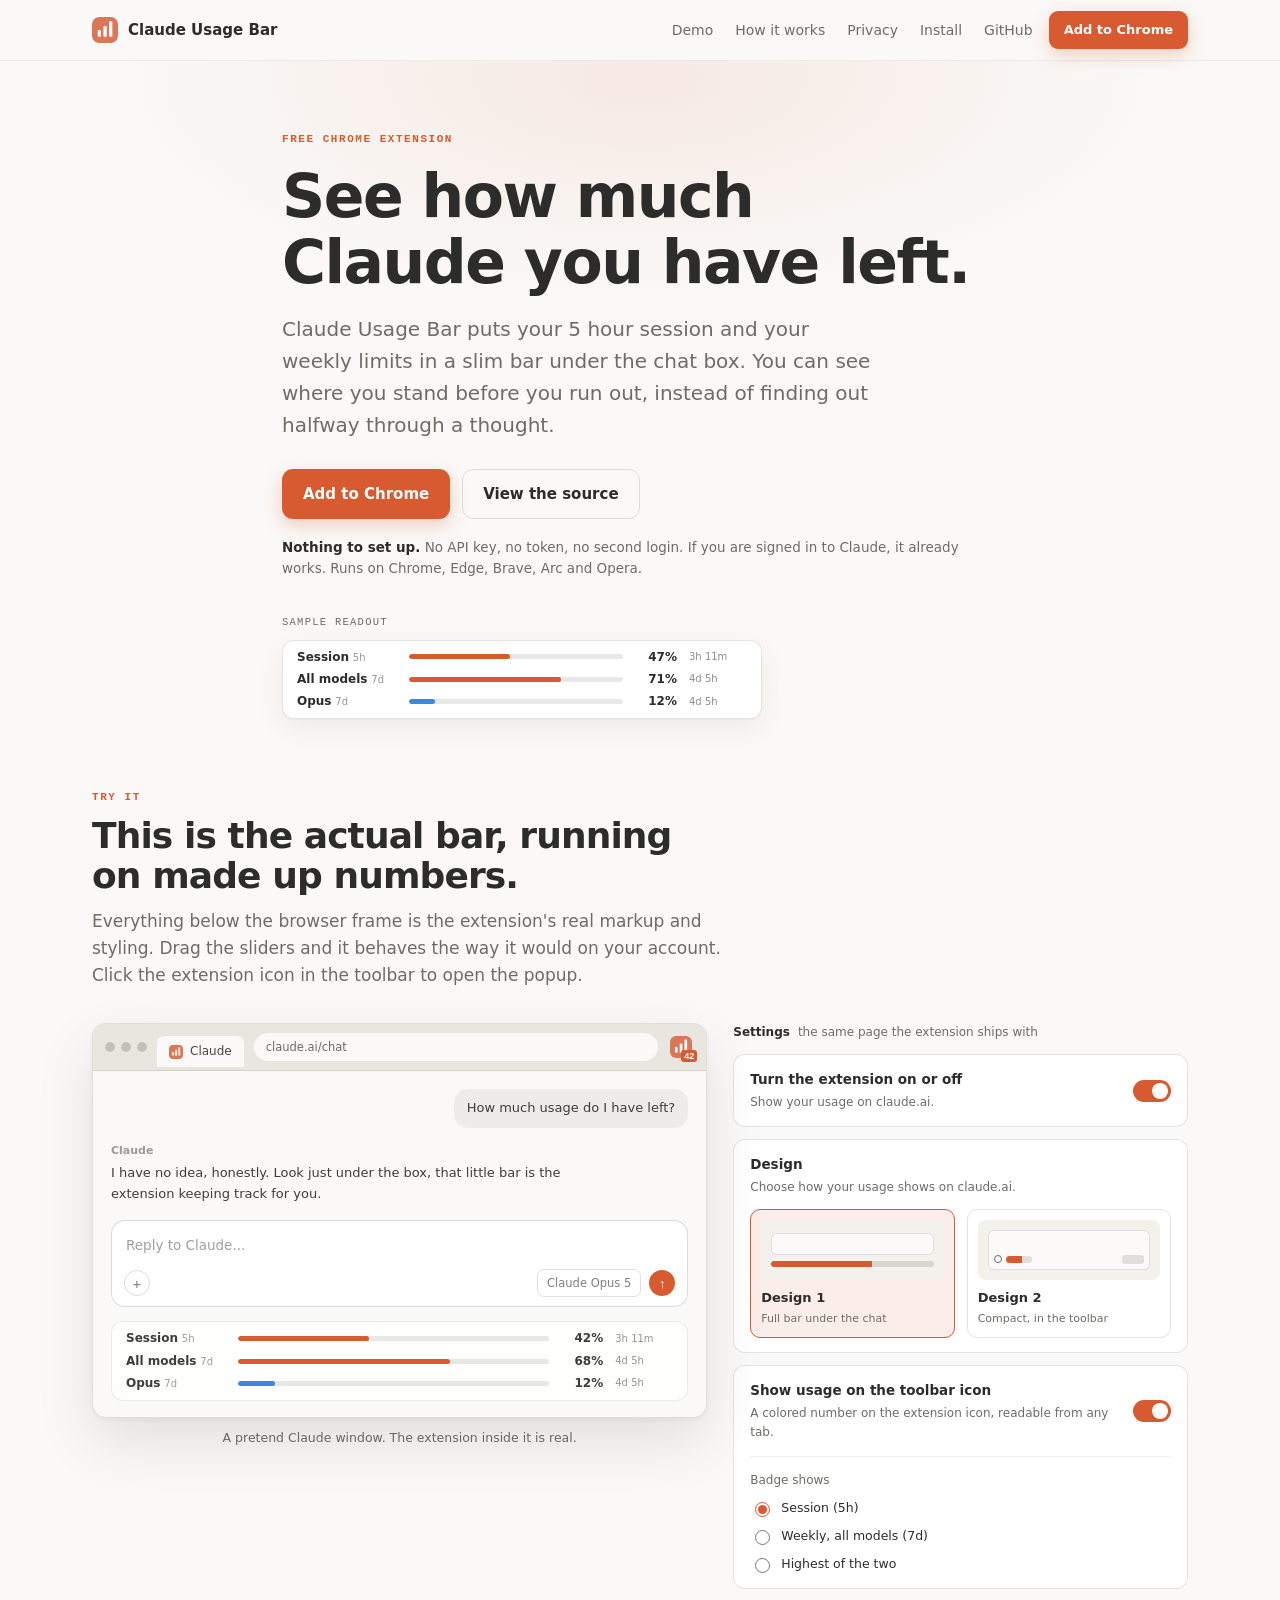
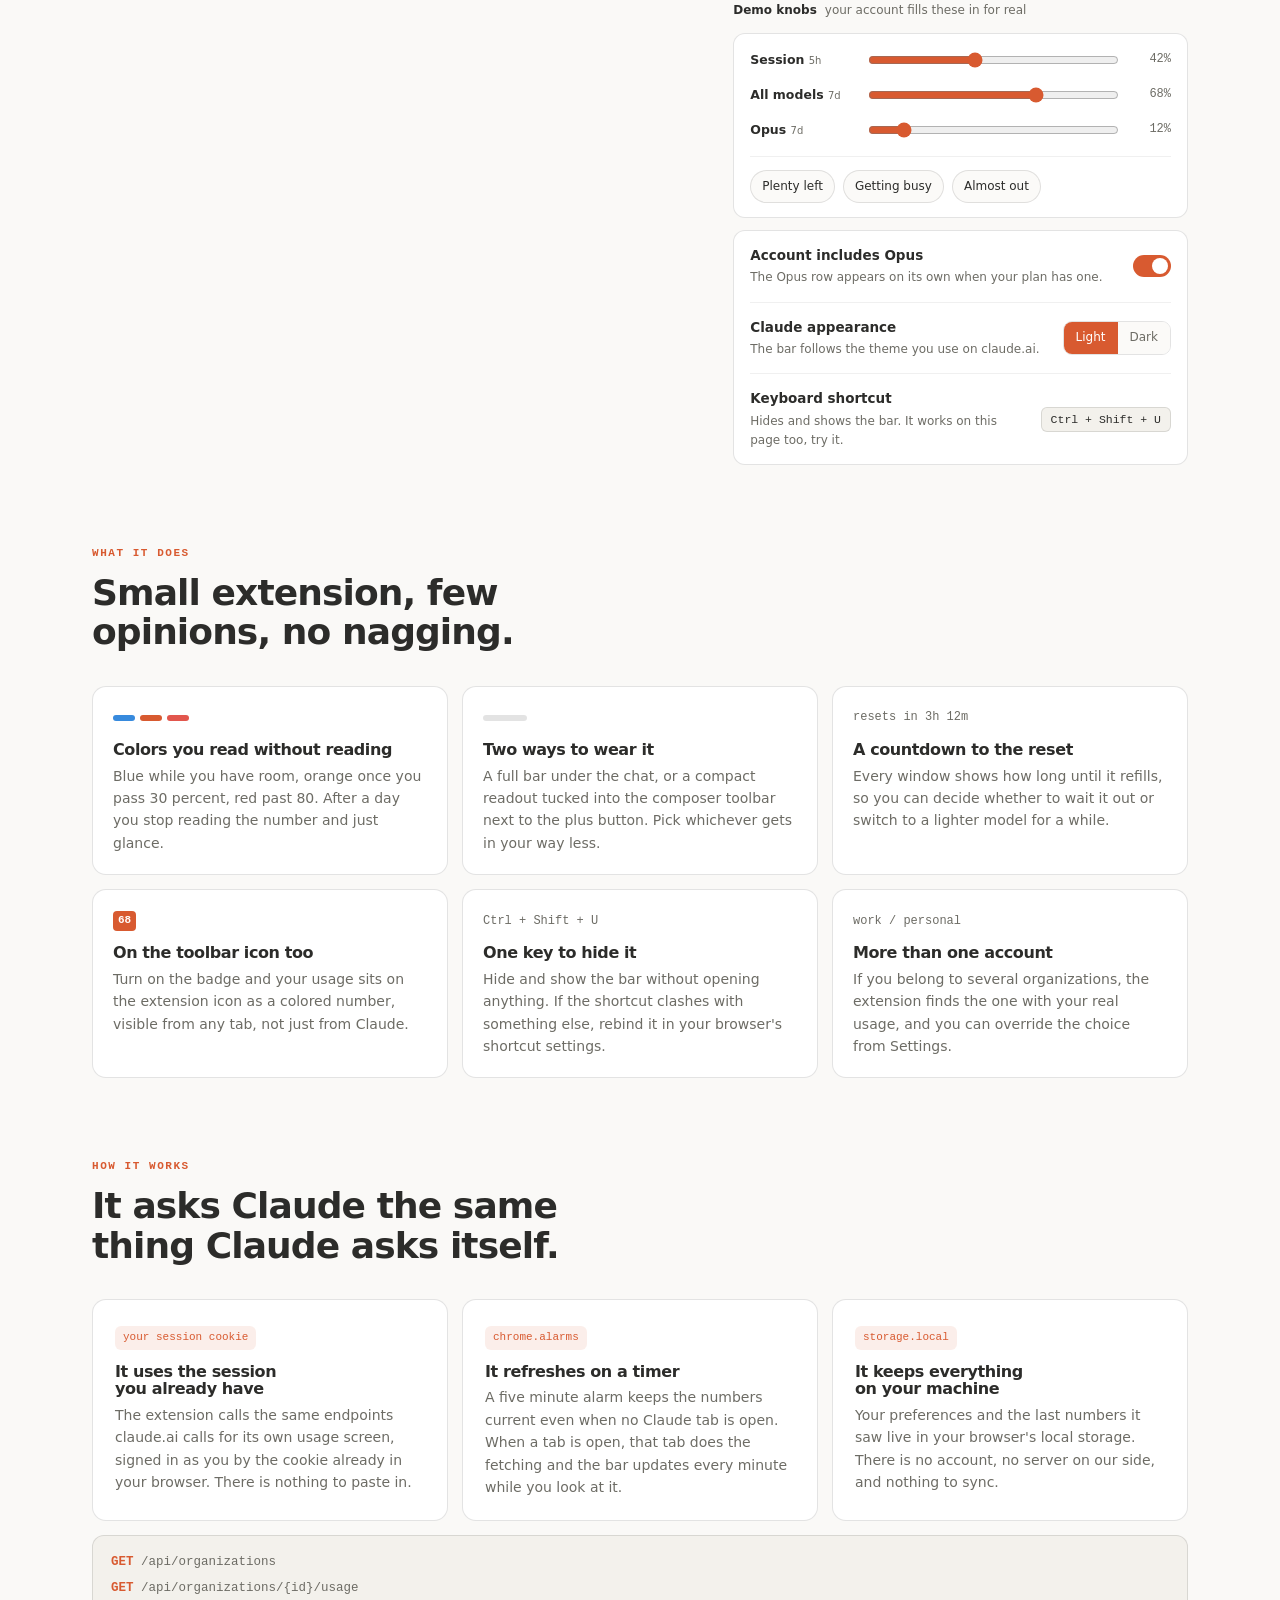
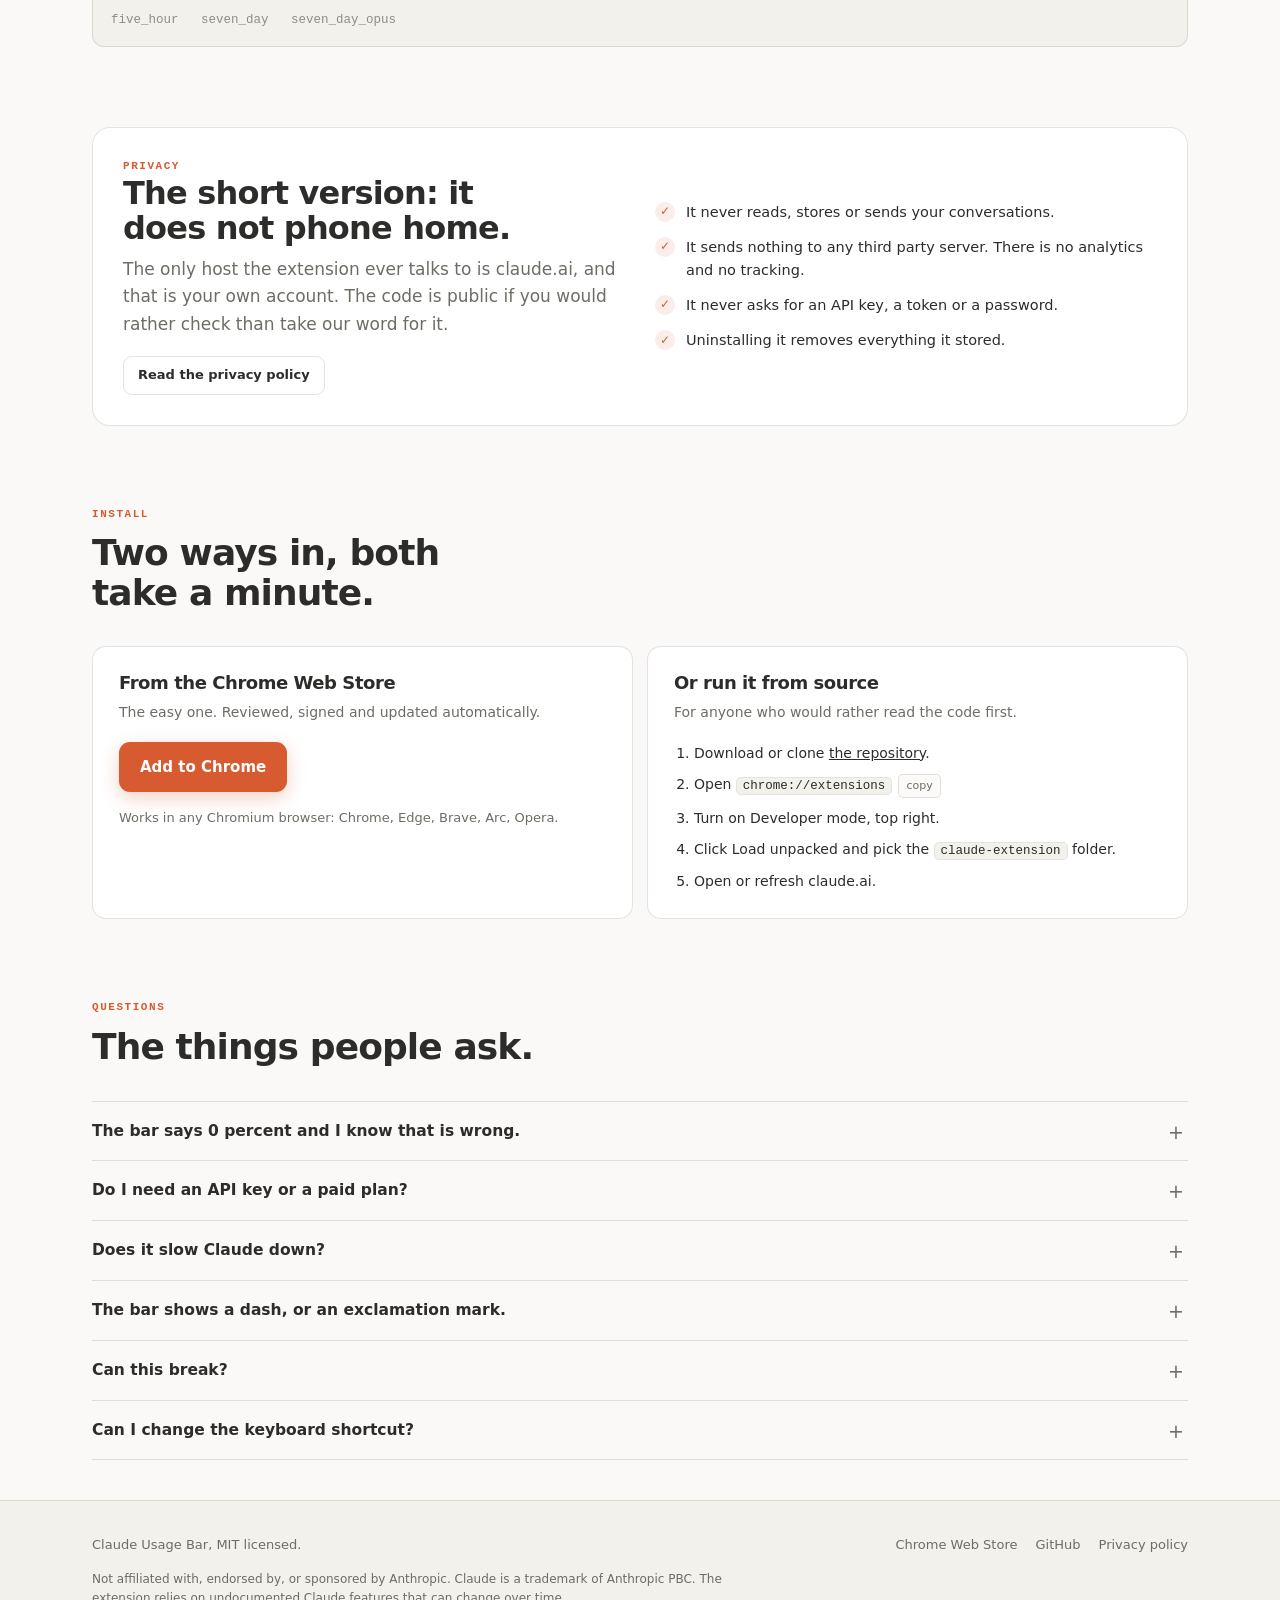
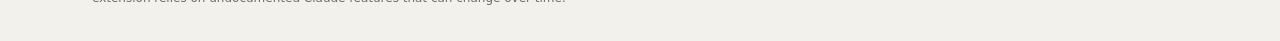
==== commit 0c143fdb: "Give the landing page a type treatment that matches the product The first pass leaned on a serif dis" ====
--- a/index.html
+++ b/index.html
@@ -21,9 +21,14 @@
   --line:rgba(0,0,0,0.11); --line-soft:rgba(0,0,0,0.06);
   --accent:#d85a30; --accent-ink:#b8451f; --accent-soft:rgba(216,90,48,0.10);
   --blue:#378add; --red:#e2564d;
+  --switch-off:#cfcdc6;
   --shadow:0 1px 2px rgba(0,0,0,.04), 0 10px 30px rgba(0,0,0,.06);
   --shadow-lg:0 2px 6px rgba(0,0,0,.05), 0 24px 60px rgba(0,0,0,.10);
   --radius:14px;
+  /* The extension is a piece of system UI, so the page speaks system UI too:
+     one sans for everything, and a mono that does real work on the numbers. */
+  --sans:ui-sans-serif,-apple-system,"Segoe UI",system-ui,sans-serif;
+  --mono:ui-monospace,"SF Mono",SFMono-Regular,Menlo,Consolas,monospace;
 }
 @media (prefers-color-scheme: dark){
   :root:not([data-theme="light"]){
@@ -31,6 +36,7 @@
     --text:#ecebe5; --muted:#a5a29a;
     --line:rgba(255,255,255,0.13); --line-soft:rgba(255,255,255,0.07);
     --accent:#e4744d; --accent-ink:#f0906c; --accent-soft:rgba(226,112,74,0.15);
+    --switch-off:#55554f;
     --shadow:0 1px 2px rgba(0,0,0,.35), 0 10px 30px rgba(0,0,0,.35);
     --shadow-lg:0 2px 8px rgba(0,0,0,.4), 0 30px 70px rgba(0,0,0,.5);
   }
@@ -40,6 +46,7 @@
   --text:#ecebe5; --muted:#a5a29a;
   --line:rgba(255,255,255,0.13); --line-soft:rgba(255,255,255,0.07);
   --accent:#e4744d; --accent-ink:#f0906c; --accent-soft:rgba(226,112,74,0.15);
+  --switch-off:#55554f;
   --shadow:0 1px 2px rgba(0,0,0,.35), 0 10px 30px rgba(0,0,0,.35);
   --shadow-lg:0 2px 8px rgba(0,0,0,.4), 0 30px 70px rgba(0,0,0,.5);
 }
@@ -48,16 +55,17 @@
 html{ scroll-behavior:smooth; }
 body{
   margin:0; background:var(--bg); color:var(--text); overflow-x:clip;
-  font-family:ui-sans-serif,-apple-system,"Segoe UI",system-ui,sans-serif;
+  font-family:var(--sans);
   font-size:16px; line-height:1.6; -webkit-font-smoothing:antialiased;
 }
-h1,h2,h3{ font-family:ui-serif,Georgia,"Times New Roman",serif; font-weight:600; letter-spacing:-0.01em; line-height:1.15; margin:0; }
+h1,h2,h3{ font-weight:700; letter-spacing:-0.025em; line-height:1.1; margin:0; text-wrap:balance; }
 p{ margin:0; }
 a{ color:inherit; }
 img{ max-width:100%; }
 .wrap{ width:100%; max-width:1140px; margin:0 auto; padding:0 22px; }
 section{ scroll-margin-top:76px; }
-.eyebrow{ font-size:12px; font-weight:600; letter-spacing:.09em; text-transform:uppercase; color:var(--accent); }
+:where(a,button,input,summary,[tabindex]):focus-visible{ outline:2px solid var(--accent); outline-offset:3px; border-radius:5px; }
+.eyebrow{ font-family:var(--mono); font-size:11px; font-weight:600; letter-spacing:.14em; text-transform:uppercase; color:var(--accent); }
 .lede{ color:var(--muted); font-size:17px; }
 .sec-head{ max-width:640px; margin-bottom:34px; }
 .sec-head h2{ font-size:clamp(26px,3.4vw,36px); margin:10px 0 12px; }
@@ -110,6 +118,16 @@
 .hero-note{ margin-top:18px; font-size:13.5px; color:var(--muted); }
 .hero-note b{ color:var(--text); font-weight:600; }
 
+/* A real instance of the bar, in the page's own colors rather than claude.ai's,
+   so the first thing on screen is the thing being sold. */
+.hero-readout{ margin-top:34px; max-width:480px; }
+.hero-cap{ font-family:var(--mono); font-size:10.5px; letter-spacing:.12em; text-transform:uppercase; color:var(--muted); margin-bottom:9px; }
+.hero-readout .cub-bar{
+  margin:0; color:var(--text); background:var(--card); border-color:var(--line);
+  -webkit-backdrop-filter:none; backdrop-filter:none; box-shadow:var(--shadow);
+}
+.hero-readout .cub-track{ background:var(--line); }
+
 /* Generic card */
 .card{ background:var(--card); border:1px solid var(--line); border-radius:var(--radius); box-shadow:var(--shadow); }
 
@@ -201,7 +219,7 @@
    with @media (prefers-color-scheme: dark), and here the same rules hang off
    the mock's data-claude-theme so the appearance switch works on its own.
    -------------------------------------------------------------------------- */
-#cub-bar.cub-bar{
+.cub-bar{
   box-sizing:border-box; width:100%; margin:14px auto 0; padding:9px 14px;
   display:flex; flex-direction:column; gap:8px;
   font-family:ui-sans-serif,-apple-system,"Segoe UI",system-ui,sans-serif;
@@ -210,68 +228,68 @@
   border-radius:12px; -webkit-backdrop-filter:blur(6px); backdrop-filter:blur(6px);
   position:relative; z-index:5;
 }
-#cub-bar .cub-seg{ display:grid; grid-template-columns:100px minmax(30px,1fr) 42px 58px; column-gap:12px; align-items:center; }
-#cub-bar .cub-seg[hidden]{ display:none; }
-#cub-bar .cub-label{ min-width:0; white-space:nowrap; overflow:hidden; text-overflow:ellipsis; }
-#cub-bar .cub-name{ font-weight:600; }
-#cub-bar .cub-sub{ font-size:10px; opacity:.5; }
-#cub-bar .cub-track{ display:block; height:5px; border-radius:999px; background:rgba(0,0,0,.09); overflow:hidden; }
-#cub-bar .cub-fill{ display:block; height:100%; width:0; border-radius:999px; background:#b9b8b1; transition:width .4s ease, background .3s ease; }
-#cub-bar .cub-fill.cub-low{ background:#378add; }
-#cub-bar .cub-fill.cub-mid{ background:#d85a30; }
-#cub-bar .cub-fill.cub-high{ background:#e2564d; }
-#cub-bar .cub-val{ text-align:right; font-weight:600; font-variant-numeric:tabular-nums; }
-#cub-bar .cub-reset{ text-align:left; font-size:10px; opacity:.55; white-space:nowrap; overflow:hidden; }
-
-.mock[data-claude-theme="dark"] #cub-bar.cub-bar{ color:#e7e7e3; background:rgba(45,45,43,.7); border-color:rgba(255,255,255,.12); }
-.mock[data-claude-theme="dark"] #cub-bar .cub-track{ background:rgba(255,255,255,.13); }
-
-#cub-inline.cub-inline{
+.cub-bar .cub-seg{ display:grid; grid-template-columns:100px minmax(30px,1fr) 42px 58px; column-gap:12px; align-items:center; }
+.cub-bar .cub-seg[hidden]{ display:none; }
+.cub-bar .cub-label{ min-width:0; white-space:nowrap; overflow:hidden; text-overflow:ellipsis; }
+.cub-bar .cub-name{ font-weight:600; }
+.cub-bar .cub-sub{ font-size:10px; opacity:.5; }
+.cub-bar .cub-track{ display:block; height:5px; border-radius:999px; background:rgba(0,0,0,.09); overflow:hidden; }
+.cub-bar .cub-fill{ display:block; height:100%; width:0; border-radius:999px; background:#b9b8b1; transition:width .4s ease, background .3s ease; }
+.cub-bar .cub-fill.cub-low{ background:#378add; }
+.cub-bar .cub-fill.cub-mid{ background:#d85a30; }
+.cub-bar .cub-fill.cub-high{ background:#e2564d; }
+.cub-bar .cub-val{ text-align:right; font-weight:600; font-variant-numeric:tabular-nums; }
+.cub-bar .cub-reset{ text-align:left; font-size:10px; opacity:.55; white-space:nowrap; overflow:hidden; }
+
+.mock[data-claude-theme="dark"] .cub-bar{ color:#e7e7e3; background:rgba(45,45,43,.7); border-color:rgba(255,255,255,.12); }
+.mock[data-claude-theme="dark"] .cub-bar .cub-track{ background:rgba(255,255,255,.13); }
+
+.cub-inline{
   display:inline-flex; align-items:center; gap:14px; flex:0 0 auto;
   align-self:center; margin:0 10px; vertical-align:middle;
   font-family:ui-sans-serif,-apple-system,"Segoe UI",system-ui,sans-serif;
   font-size:12px; line-height:1; color:#3d3d3a;
 }
-#cub-inline .cub-i-seg{ display:inline-flex; align-items:center; gap:7px; white-space:nowrap; }
-#cub-inline .cub-i-seg[hidden]{ display:none; }
-#cub-inline .cub-i-val{ font-weight:600; font-variant-numeric:tabular-nums; }
-#cub-inline .cub-i-bar{ display:inline-block; width:80px; height:5px; border-radius:999px; background:rgba(0,0,0,.12); overflow:hidden; }
-#cub-inline .cub-i-fill{ display:block; height:100%; width:0; border-radius:999px; background:#b9b8b1; transition:width .4s ease, background .3s ease; }
-#cub-inline .cub-i-fill.cub-low{ background:#378add; }
-#cub-inline .cub-i-fill.cub-mid{ background:#d85a30; }
-#cub-inline .cub-i-fill.cub-high{ background:#e2564d; }
-#cub-inline .cub-i-ring{ display:inline-flex; }
-#cub-inline .cub-i-ring svg{ display:block; transform:rotate(-90deg); }
-#cub-inline .cub-i-ring-bg{ fill:none; stroke:rgba(0,0,0,.12); stroke-width:2.5; }
-#cub-inline .cub-i-ring-fill{
+.cub-inline .cub-i-seg{ display:inline-flex; align-items:center; gap:7px; white-space:nowrap; }
+.cub-inline .cub-i-seg[hidden]{ display:none; }
+.cub-inline .cub-i-val{ font-weight:600; font-variant-numeric:tabular-nums; }
+.cub-inline .cub-i-bar{ display:inline-block; width:80px; height:5px; border-radius:999px; background:rgba(0,0,0,.12); overflow:hidden; }
+.cub-inline .cub-i-fill{ display:block; height:100%; width:0; border-radius:999px; background:#b9b8b1; transition:width .4s ease, background .3s ease; }
+.cub-inline .cub-i-fill.cub-low{ background:#378add; }
+.cub-inline .cub-i-fill.cub-mid{ background:#d85a30; }
+.cub-inline .cub-i-fill.cub-high{ background:#e2564d; }
+.cub-inline .cub-i-ring{ display:inline-flex; }
+.cub-inline .cub-i-ring svg{ display:block; transform:rotate(-90deg); }
+.cub-inline .cub-i-ring-bg{ fill:none; stroke:rgba(0,0,0,.12); stroke-width:2.5; }
+.cub-inline .cub-i-ring-fill{
   fill:none; stroke:#b9b8b1; stroke-width:2.5; stroke-linecap:round;
   stroke-dasharray:50.265; stroke-dashoffset:50.265;
   transition:stroke-dashoffset .4s ease, stroke .3s ease;
 }
-#cub-inline .cub-i-ring-fill.cub-low{ stroke:#378add; }
-#cub-inline .cub-i-ring-fill.cub-mid{ stroke:#d85a30; }
-#cub-inline .cub-i-ring-fill.cub-high{ stroke:#e2564d; }
-
-.mock[data-claude-theme="dark"] #cub-inline.cub-inline{ color:#e7e7e3; }
-.mock[data-claude-theme="dark"] #cub-inline .cub-i-bar{ background:rgba(255,255,255,.16); }
-.mock[data-claude-theme="dark"] #cub-inline .cub-i-ring-bg{ stroke:rgba(255,255,255,.16); }
+.cub-inline .cub-i-ring-fill.cub-low{ stroke:#378add; }
+.cub-inline .cub-i-ring-fill.cub-mid{ stroke:#d85a30; }
+.cub-inline .cub-i-ring-fill.cub-high{ stroke:#e2564d; }
+
+.mock[data-claude-theme="dark"] .cub-inline{ color:#e7e7e3; }
+.mock[data-claude-theme="dark"] .cub-inline .cub-i-bar{ background:rgba(255,255,255,.16); }
+.mock[data-claude-theme="dark"] .cub-inline .cub-i-ring-bg{ stroke:rgba(255,255,255,.16); }
 
 /* The mock is far narrower than a real browser window, so on small screens the
    demo tightens the widget rather than letting the row overflow. The extension
    itself keeps its own measurements, it has a whole window to work with. */
 @media (max-width:540px){
-  #cub-inline.cub-inline{ gap:10px; margin:0 6px; }
-  #cub-inline .cub-i-bar{ width:38px; }
+  .cub-inline{ gap:10px; margin:0 6px; }
+  .cub-inline .cub-i-bar{ width:38px; }
   .cmp-model{ display:none; }
 }
 @media (max-width:420px){
   .mock-body{ padding:12px; }
   .cmp{ padding:9px 9px 8px; }
-  #cub-bar.cub-bar{ padding:9px 10px; }
-  #cub-bar .cub-seg{ grid-template-columns:74px minmax(20px,1fr) 34px 44px; column-gap:8px; }
-  #cub-inline.cub-inline{ gap:8px; margin:0 4px; font-size:11px; }
-  #cub-inline .cub-i-seg{ gap:5px; }
-  #cub-inline .cub-i-bar{ width:20px; }
+  .cub-bar{ padding:9px 10px; }
+  .cub-bar .cub-seg{ grid-template-columns:74px minmax(20px,1fr) 34px 44px; column-gap:8px; }
+  .cub-inline{ gap:8px; margin:0 4px; font-size:11px; }
+  .cub-inline .cub-i-seg{ gap:5px; }
+  .cub-inline .cub-i-bar{ width:20px; }
   .cmp-tools{ gap:6px; }
   .cmp-plus, .cmp-send{ width:22px; height:22px; font-size:13px; }
 }
@@ -336,13 +354,11 @@
 
 .p-switch{ position:relative; display:inline-block; width:38px; height:22px; flex:none; }
 .p-switch input{ opacity:0; width:0; height:0; position:absolute; }
-.p-slider{ position:absolute; inset:0; cursor:pointer; background:#cfcdc6; border-radius:999px; transition:background .2s; }
+.p-slider{ position:absolute; inset:0; cursor:pointer; background:var(--switch-off); border-radius:999px; transition:background .2s; }
 .p-slider::before{ content:""; position:absolute; height:16px; width:16px; left:3px; top:3px; background:#fff; border-radius:50%; transition:transform .2s; }
 .p-switch input:checked + .p-slider{ background:var(--accent); }
 .p-switch input:checked + .p-slider::before{ transform:translateX(16px); }
 .p-switch input:focus-visible + .p-slider{ outline:2px solid var(--accent); outline-offset:2px; }
-@media (prefers-color-scheme: dark){ :root:not([data-theme="light"]) .p-slider{ background:#55554f; } }
-:root[data-theme="dark"] .p-slider{ background:#55554f; }
 
 .o-suboption{ margin-top:14px; padding-top:12px; border-top:1px solid var(--line-soft); transition:opacity .2s; }
 .o-suboption.o-disabled{ opacity:.4; pointer-events:none; }
@@ -383,7 +399,7 @@
 .knob + .knob{ margin-top:11px; }
 .knob-label{ font-size:12.5px; font-weight:600; }
 .knob-label span{ font-weight:400; font-size:10px; color:var(--muted); }
-.knob output{ text-align:right; font-size:12.5px; font-variant-numeric:tabular-nums; color:var(--muted); }
+.knob output{ text-align:right; font-family:var(--mono); font-size:12px; font-variant-numeric:tabular-nums; color:var(--muted); }
 input[type="range"]{ width:100%; accent-color:var(--accent); cursor:pointer; height:20px; }
 .presets{ display:flex; flex-wrap:wrap; gap:8px; margin-top:14px; padding-top:13px; border-top:1px solid var(--line-soft); }
 .chip{
@@ -408,13 +424,19 @@
 .feat p{ font-size:14px; color:var(--muted); }
 .feat-ico{ display:flex; align-items:center; gap:5px; height:22px; margin-bottom:12px; }
 .swatch{ width:22px; height:6px; border-radius:999px; }
+/* Each card is labelled with the actual thing it produces: a countdown, a
+   badge, a keycap. Mono, because all of it is readout, not prose. */
+.feat-data{ font-family:var(--mono); font-size:12px; color:var(--muted); font-variant-numeric:tabular-nums; }
+.feat-badge{ display:inline-block; padding:1px 5px; border-radius:4px; background:var(--accent); color:#fff; font-family:var(--mono); font-size:11px; font-weight:700; }
 
 .how{ padding:70px 0 10px; }
 .how-grid{ display:grid; grid-template-columns:repeat(3,minmax(0,1fr)); gap:14px; }
 @media (max-width:800px){ .how-grid{ grid-template-columns:1fr; } }
 .step{ padding:22px; border-radius:var(--radius); border:1px solid var(--line); background:var(--card); }
-.step-n{ width:26px; height:26px; border-radius:8px; background:var(--accent-soft); color:var(--accent); display:grid; place-items:center; font-size:13px; font-weight:700; margin-bottom:12px; }
-.step h3{ font-size:16px; font-family:inherit; font-weight:650; margin-bottom:6px; }
+/* The tag names the mechanism the step actually uses, which carries more than
+   a 1 / 2 / 3 would: these are three properties, not an ordered sequence. */
+.step-tag{ display:inline-block; font-family:var(--mono); font-size:11px; padding:3px 8px; border-radius:6px; background:var(--accent-soft); color:var(--accent); margin-bottom:13px; }
+.step h3{ font-size:16px; font-weight:650; margin-bottom:6px; }
 .step p{ font-size:14px; color:var(--muted); }
 .endpoints{
   margin-top:14px; padding:16px 18px; border-radius:12px; border:1px solid var(--line);
@@ -503,6 +525,10 @@
         <b>Nothing to set up.</b> No API key, no token, no second login. If you are signed in
         to Claude, it already works. Runs on Chrome, Edge, Brave, Arc and Opera.
       </p>
+      <div class="hero-readout">
+        <p class="hero-cap">Sample readout</p>
+        <div class="cub-bar" id="hero-bar"></div>
+      </div>
     </div>
   </section>
 
@@ -734,22 +760,22 @@
           <p>A full bar under the chat, or a compact readout tucked into the composer toolbar next to the plus button. Pick whichever gets in your way less.</p>
         </div>
         <div class="feat">
-          <div class="feat-ico"><span style="font-size:15px;font-variant-numeric:tabular-nums;color:var(--muted)">3h 12m</span></div>
+          <div class="feat-ico"><span class="feat-data">resets in 3h 12m</span></div>
           <h3>A countdown to the reset</h3>
           <p>Every window shows how long until it refills, so you can decide whether to wait it out or switch to a lighter model for a while.</p>
         </div>
         <div class="feat">
-          <div class="feat-ico"><span style="display:inline-block;padding:1px 5px;border-radius:4px;background:#d85a30;color:#fff;font-size:11px;font-weight:700">68</span></div>
+          <div class="feat-ico"><span class="feat-badge">68</span></div>
           <h3>On the toolbar icon too</h3>
           <p>Turn on the badge and your usage sits on the extension icon as a colored number, visible from any tab, not just from Claude.</p>
         </div>
         <div class="feat">
-          <div class="feat-ico"><span style="font-size:14px;color:var(--muted)">Ctrl + Shift + U</span></div>
+          <div class="feat-ico"><span class="feat-data">Ctrl + Shift + U</span></div>
           <h3>One key to hide it</h3>
           <p>Hide and show the bar without opening anything. If the shortcut clashes with something else, rebind it in your browser's shortcut settings.</p>
         </div>
         <div class="feat">
-          <div class="feat-ico"><span style="font-size:14px;color:var(--muted)">work / personal</span></div>
+          <div class="feat-ico"><span class="feat-data">work / personal</span></div>
           <h3>More than one account</h3>
           <p>If you belong to several organizations, the extension finds the one with your real usage, and you can override the choice from Settings.</p>
         </div>
@@ -765,17 +791,17 @@
       </div>
       <div class="how-grid">
         <div class="step">
-          <div class="step-n">1</div>
+          <div class="step-tag">your session cookie</div>
           <h3>It uses the session you already have</h3>
           <p>The extension calls the same endpoints claude.ai calls for its own usage screen, signed in as you by the cookie already in your browser. There is nothing to paste in.</p>
         </div>
         <div class="step">
-          <div class="step-n">2</div>
+          <div class="step-tag">chrome.alarms</div>
           <h3>It refreshes on a timer</h3>
           <p>A five minute alarm keeps the numbers current even when no Claude tab is open. When a tab is open, that tab does the fetching and the bar updates every minute while you look at it.</p>
         </div>
         <div class="step">
-          <div class="step-n">3</div>
+          <div class="step-tag">storage.local</div>
           <h3>It keeps everything on your machine</h3>
           <p>Your preferences and the last numbers it saw live in your browser's local storage. There is no account, no server on our side, and nothing to sync.</p>
         </div>
@@ -997,6 +1023,30 @@
     barEl.style.display = (any && S.enabled && S.design === "1") ? "" : "none";
   }
 
+  // A second, read-only instance of the same bar for the hero. It fills in on
+  // load, so the page opens with the widget doing its job rather than a picture
+  // of it. Same builder, same fill, fixed numbers.
+  var heroEl = document.getElementById("hero-bar");
+  var HERO = { session:47, allModels:71, opus:12 };
+  heroEl.innerHTML = SEGS.map(segHtml).join("");
+
+  function paintHero(empty){
+    SEGS.forEach(function(s){
+      var node = heroEl.querySelector('[data-seg="'+s.key+'"]');
+      fillSeg(node, win(empty ? 0 : HERO[s.key], RESETS[s.key], true), s.label);
+    });
+  }
+  function heroIntro(){
+    if (window.matchMedia("(prefers-reduced-motion: reduce)").matches) return paintHero(false);
+    paintHero(true);
+    SEGS.forEach(function(s, i){
+      var node = heroEl.querySelector('[data-seg="'+s.key+'"]');
+      setTimeout(function(){
+        fillSeg(node, win(HERO[s.key], RESETS[s.key], true), s.label);
+      }, 260 + i * 130);
+    });
+  }
+
   // ------------------------------------------------------------------
   // Design 2: the compact widget in the composer toolbar.
   // ------------------------------------------------------------------
@@ -1261,9 +1311,10 @@
   });
 
   // Keep the reset countdowns honest while the page is open.
-  setInterval(render, 30000);
+  setInterval(function(){ render(); paintHero(false); }, 30000);
 
   render();
+  heroIntro();
 })();
 </script>
 </body>
